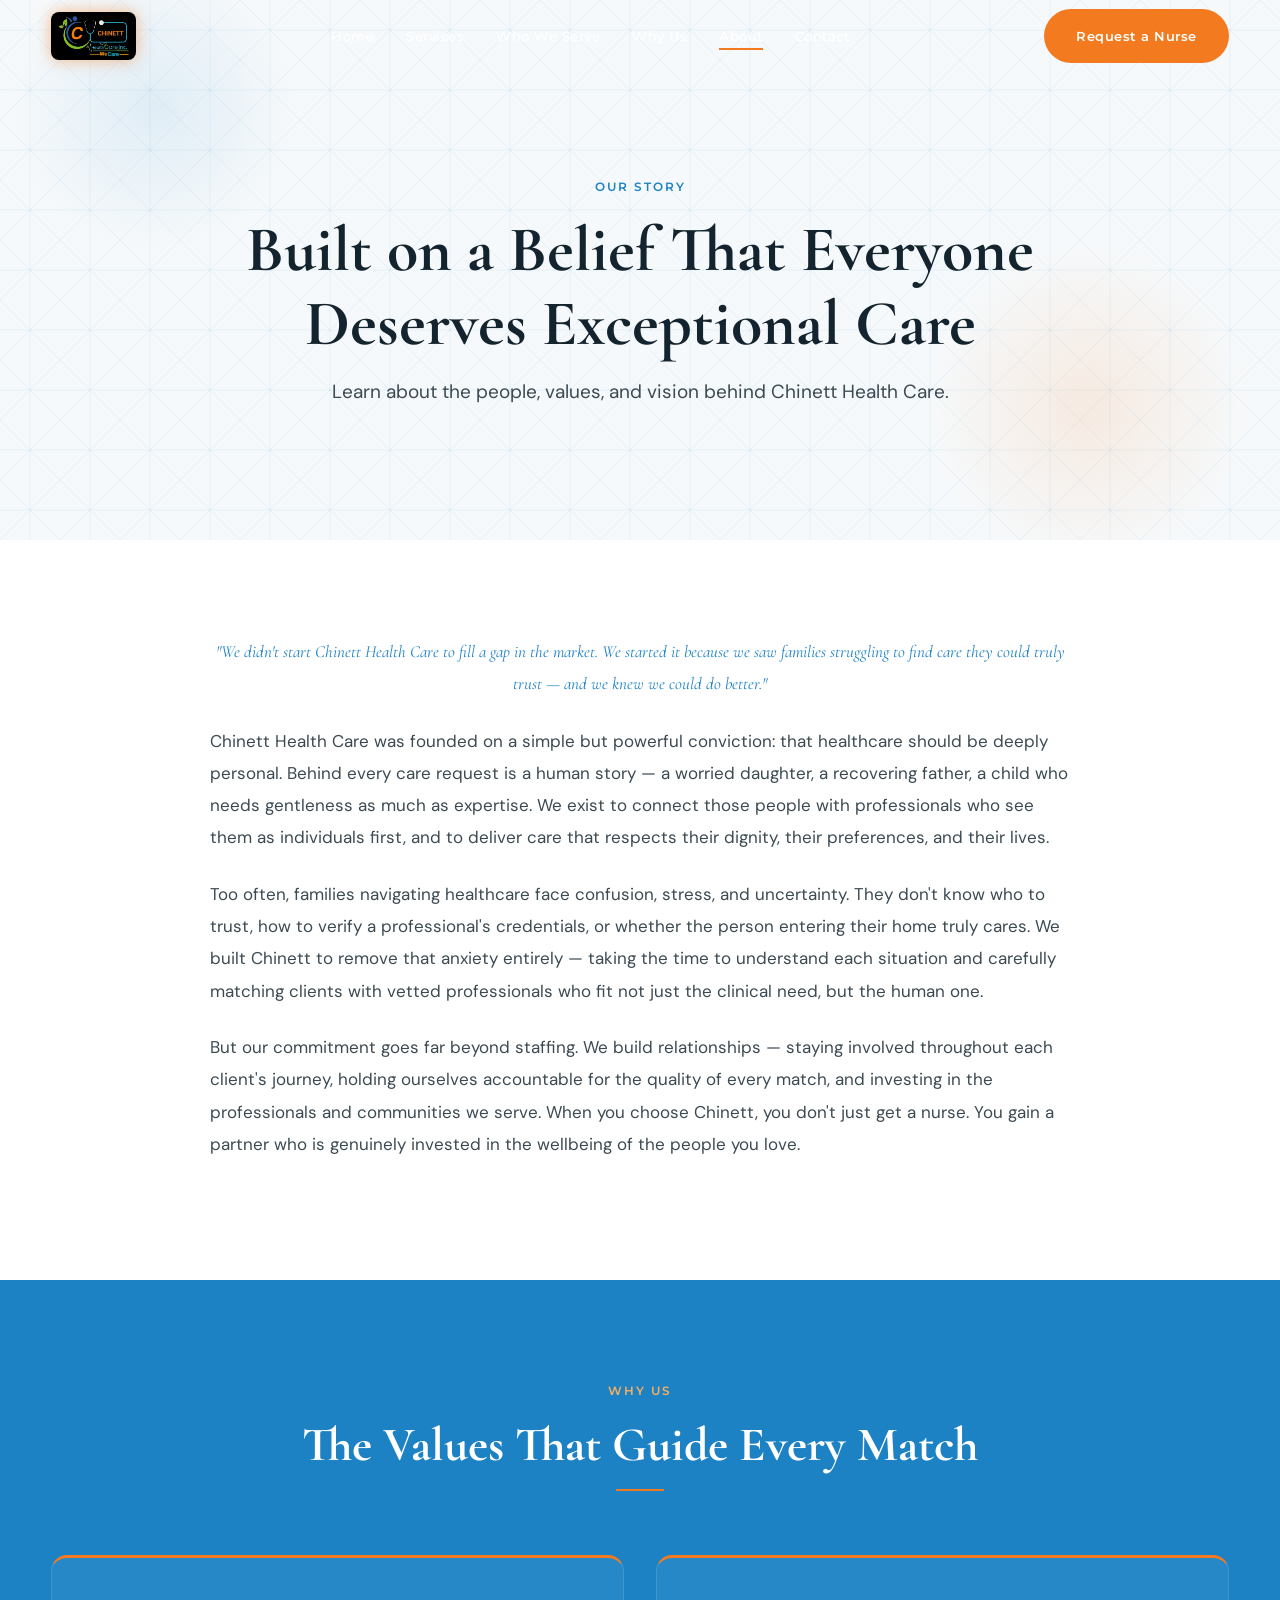
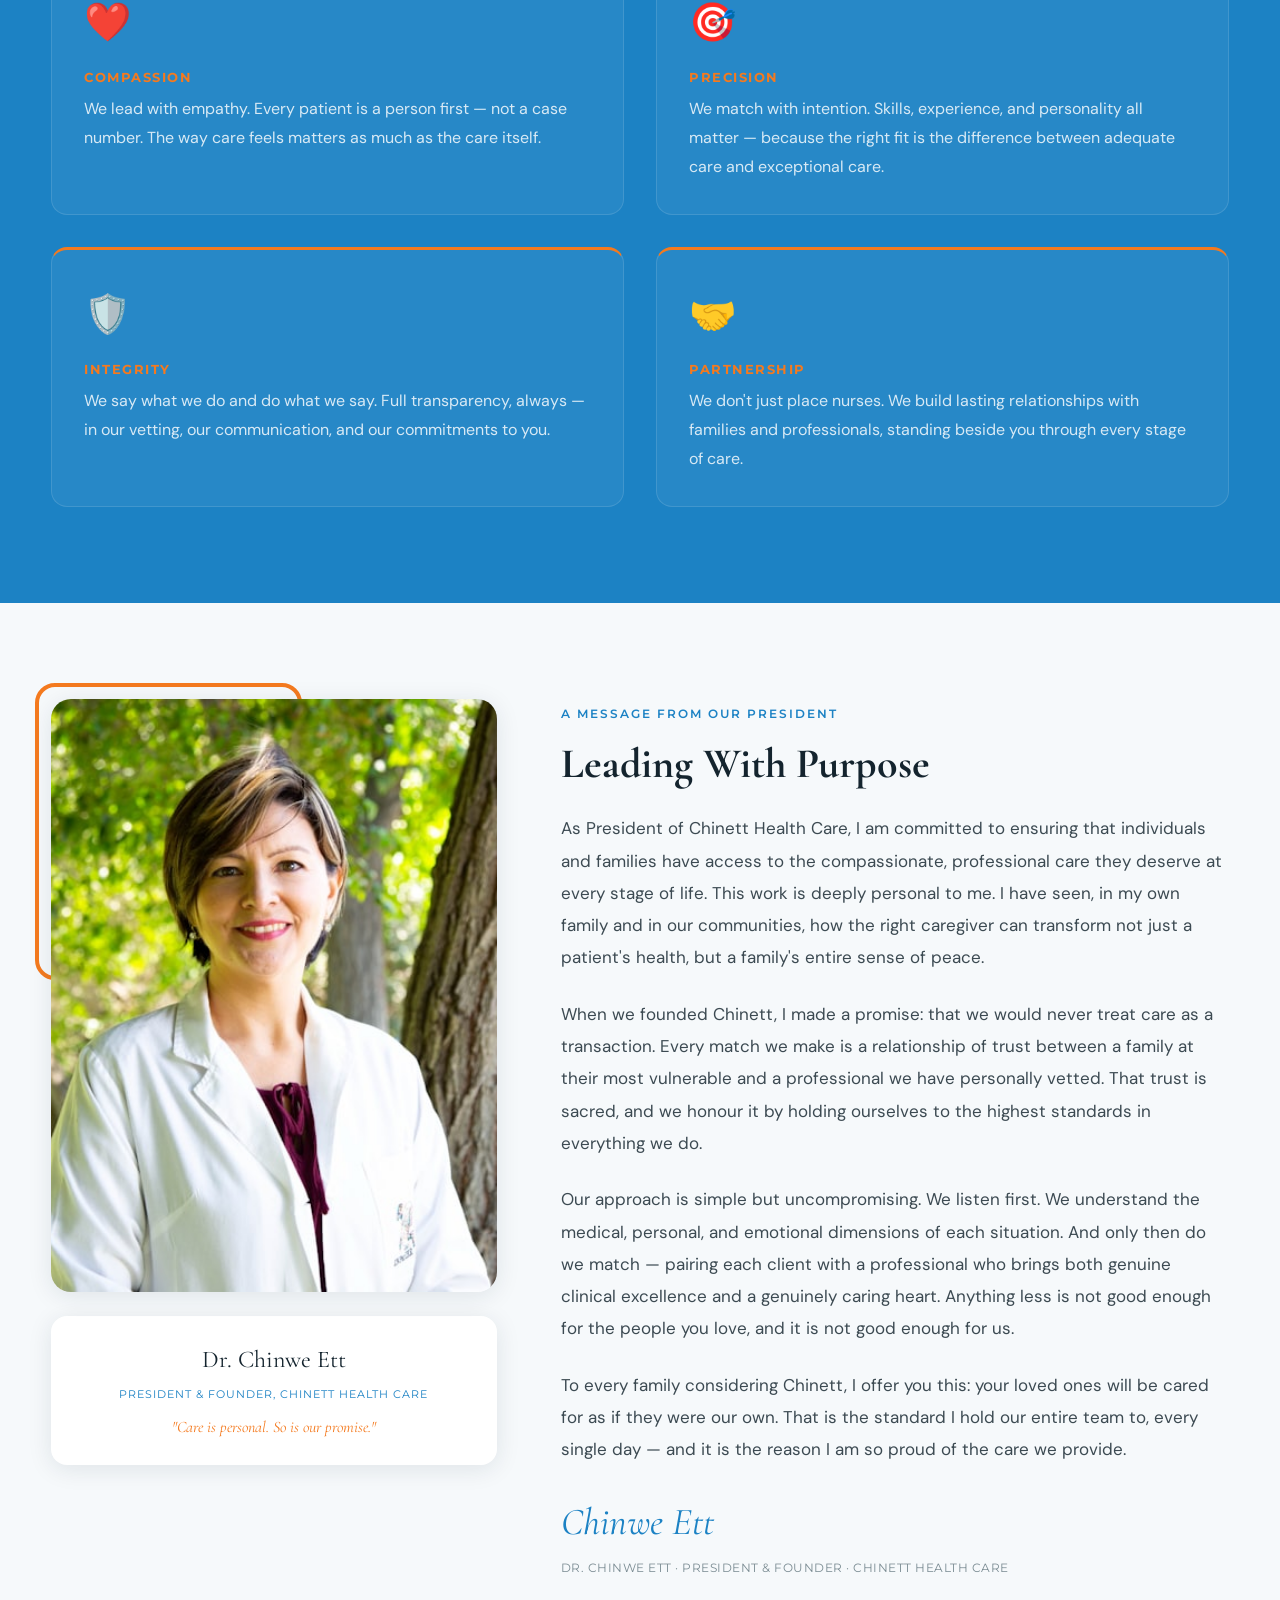
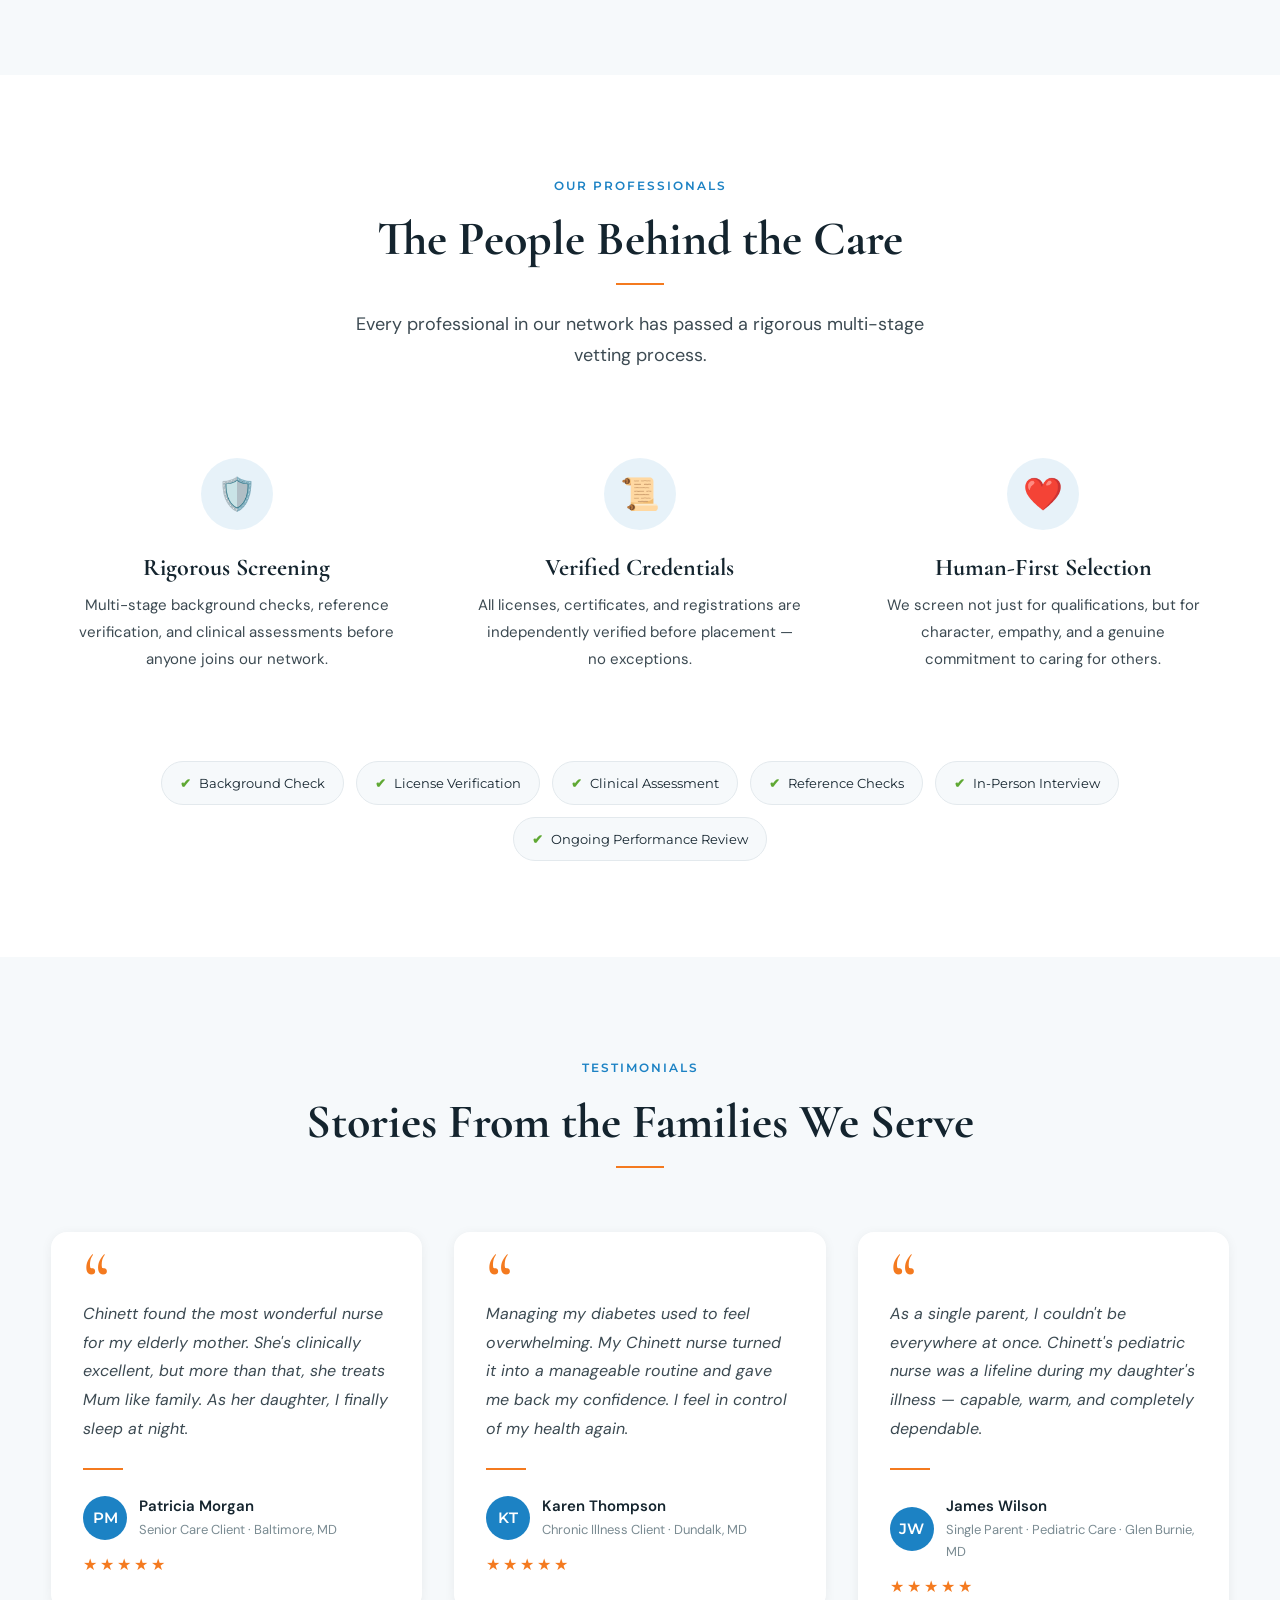
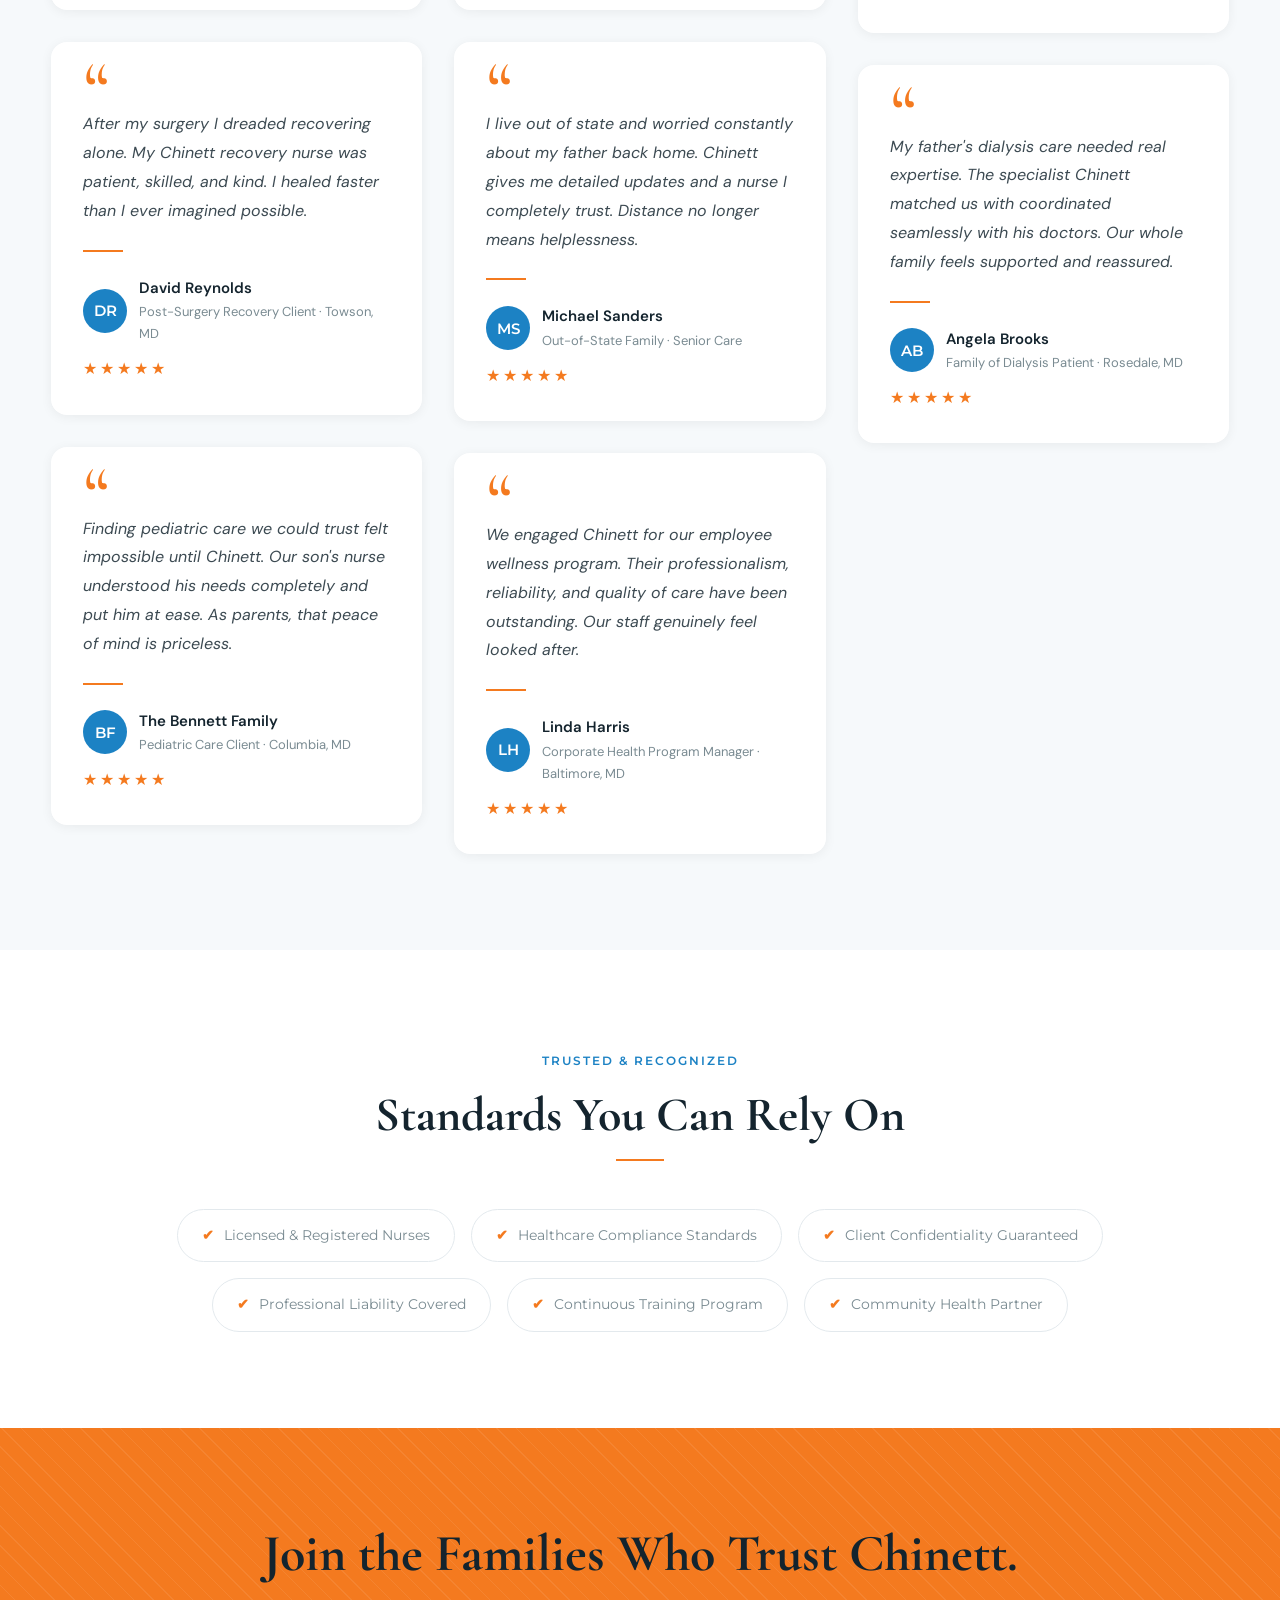
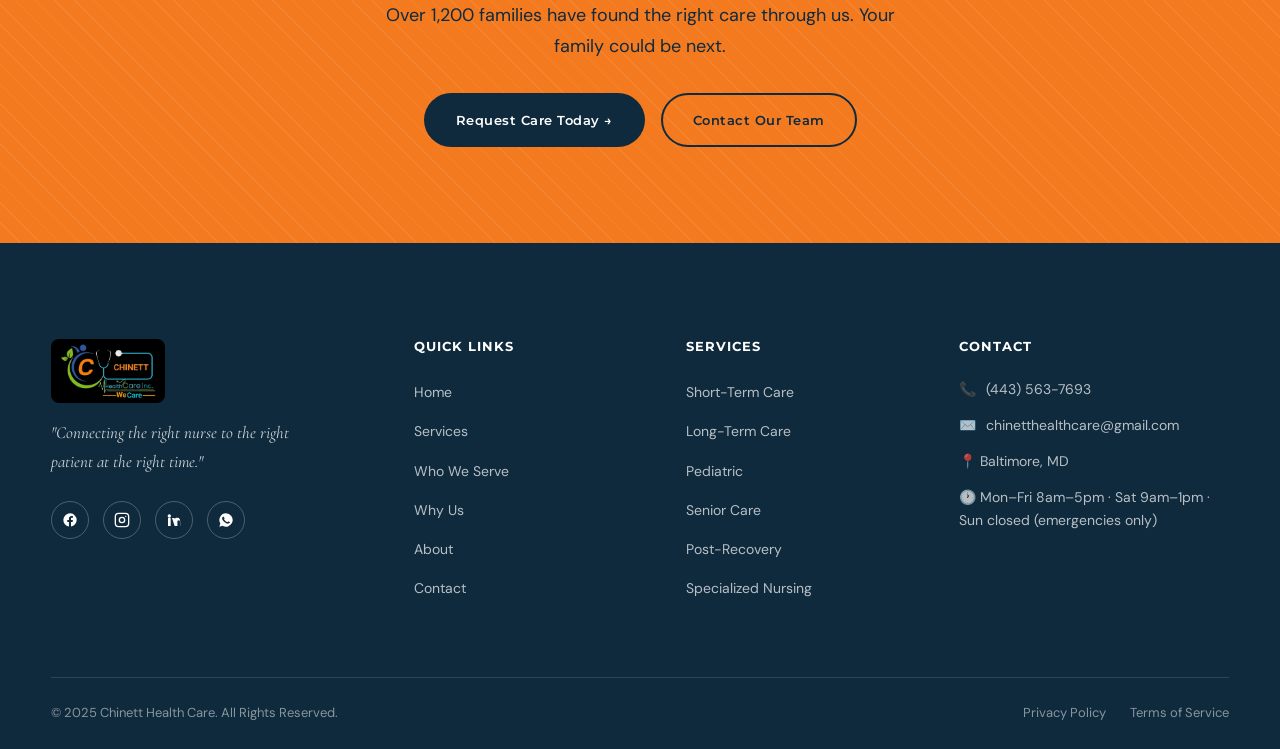
==== about.html @ bf2a4105 "Spin logo in 3D; add sick-to-healthy animation to CTA banner - Logo now does a continuous 3D turn li" ====
<!DOCTYPE html>
<html lang="en">
<head>
  <meta charset="UTF-8" />
  <meta name="viewport" content="width=device-width, initial-scale=1.0" />
  <title>About — Chinett Health Care</title>
  <meta name="description" content="The people, values and vision behind Chinett Health Care — built on a belief that everyone deserves exceptional, compassionate care." />

  <link rel="preconnect" href="https://fonts.googleapis.com" />
  <link rel="preconnect" href="https://fonts.gstatic.com" crossorigin />
  <link href="https://fonts.googleapis.com/css2?family=Cormorant+Garamond:ital,wght@0,400;0,600;0,700;1,400;1,600&family=DM+Sans:wght@300;400;500;700&family=Montserrat:wght@500;600;700&display=swap" rel="stylesheet" />
  <link href="https://unpkg.com/aos@2.3.1/dist/aos.css" rel="stylesheet" />
  <link rel="icon" href="favicon.svg" type="image/svg+xml" />
  <link rel="stylesheet" href="styles.css" />
</head>
<body>

  <!-- ============ NAVBAR ============ -->
  <nav class="navbar">
    <div class="container">
      <a href="index.html" class="logo" aria-label="Chinett HealthCare Inc. — Home">
        <span class="logo-spin">
          <img src="chinett-logo.jpeg" alt="Chinett HealthCare Inc." />
          <img src="chinett-logo.jpeg" alt="" aria-hidden="true" class="logo-back" />
        </span>
      </a>
      <ul class="nav-links">
        <li><a href="index.html">Home</a></li>
        <li><a href="services.html">Services</a></li>
        <li><a href="services.html#who-we-serve">Who We Serve</a></li>
        <li><a href="about.html#why-us">Why Us</a></li>
        <li><a href="about.html" class="active">About</a></li>
        <li><a href="contact.html">Contact</a></li>
      </ul>
      <div class="nav-cta">
        <a href="contact.html#request-form" class="btn btn-primary">Request a Nurse</a>
      </div>
      <button class="hamburger" aria-label="Toggle menu"><span></span><span></span><span></span></button>
    </div>
  </nav>

  <div class="mobile-nav">
    <a href="index.html">Home</a>
    <a href="services.html">Services</a>
    <a href="services.html#who-we-serve">Who We Serve</a>
    <a href="about.html#why-us">Why Us</a>
    <a href="about.html">About</a>
    <a href="contact.html">Contact</a>
    <a href="contact.html#request-form" class="btn btn-primary">Request a Nurse</a>
  </div>

  <!-- ============ PAGE HERO ============ -->
  <header class="page-hero light">
    <div class="page-hero-bg"></div>
    <div class="page-hero-overlay"></div>
    <div class="container" data-aos="fade-up">
      <span class="section-label">Our Story</span>
      <h1>Built on a Belief That Everyone Deserves Exceptional Care</h1>
      <p>Learn about the people, values, and vision behind Chinett Health Care.</p>
    </div>
  </header>

  <!-- ============ ORIGIN STORY ============ -->
  <section class="section origin">
    <div class="container">
      <p class="origin-statement" data-aos="fade-up">"We didn't start Chinett Health Care to fill a gap in the market. We started it because we saw families struggling to find care they could truly trust — and we knew we could do better."</p>

      <p data-aos="fade-up">Chinett Health Care was founded on a simple but powerful conviction: that healthcare should be deeply personal. Behind every care request is a human story — a worried daughter, a recovering father, a child who needs gentleness as much as expertise. We exist to connect those people with professionals who see them as individuals first, and to deliver care that respects their dignity, their preferences, and their lives.</p>

      <p data-aos="fade-up">Too often, families navigating healthcare face confusion, stress, and uncertainty. They don't know who to trust, how to verify a professional's credentials, or whether the person entering their home truly cares. We built Chinett to remove that anxiety entirely — taking the time to understand each situation and carefully matching clients with vetted professionals who fit not just the clinical need, but the human one.</p>

      <p data-aos="fade-up">But our commitment goes far beyond staffing. We build relationships — staying involved throughout each client's journey, holding ourselves accountable for the quality of every match, and investing in the professionals and communities we serve. When you choose Chinett, you don't just get a nurse. You gain a partner who is genuinely invested in the wellbeing of the people you love.</p>
    </div>
  </section>

  <!-- ============ VALUES ============ -->
  <section class="section values" id="why-us">
    <div class="container text-center">
      <span class="section-label" data-aos="fade-up">Why Us</span>
      <h2 class="section-title" data-aos="fade-up">The Values That Guide Every Match</h2>
      <hr class="divider-gold" />

      <div class="values-grid" style="text-align:left;">
        <div class="value-card" data-aos="fade-up">
          <div class="v-icon">❤️</div>
          <h3>Compassion</h3>
          <p>We lead with empathy. Every patient is a person first — not a case number. The way care feels matters as much as the care itself.</p>
        </div>
        <div class="value-card" data-aos="fade-up" data-aos-delay="60">
          <div class="v-icon">🎯</div>
          <h3>Precision</h3>
          <p>We match with intention. Skills, experience, and personality all matter — because the right fit is the difference between adequate care and exceptional care.</p>
        </div>
        <div class="value-card" data-aos="fade-up" data-aos-delay="120">
          <div class="v-icon">🛡️</div>
          <h3>Integrity</h3>
          <p>We say what we do and do what we say. Full transparency, always — in our vetting, our communication, and our commitments to you.</p>
        </div>
        <div class="value-card" data-aos="fade-up" data-aos-delay="180">
          <div class="v-icon">🤝</div>
          <h3>Partnership</h3>
          <p>We don't just place nurses. We build lasting relationships with families and professionals, standing beside you through every stage of care.</p>
        </div>
      </div>
    </div>
  </section>

  <!-- ============ LEADERSHIP ============ -->
  <section class="section leadership">
    <div class="container">
      <div class="leader-col" data-aos="fade-up">
        <div class="leader-img-wrap">
          <img src="assets/images/president.jpg" alt="President of Chinett Health Care" />
        </div>
        <div class="leader-badge">
          <div class="ln">Dr. Chinwe Ett</div>
          <div class="lt">President &amp; Founder, Chinett Health Care</div>
          <div class="lq">"Care is personal. So is our promise."</div>
        </div>
      </div>

      <div class="leader-content" data-aos="fade-up" data-aos-delay="120">
        <span class="section-label">A Message From Our President</span>
        <h2>Leading With Purpose</h2>
        <p>As President of Chinett Health Care, I am committed to ensuring that individuals and families have access to the compassionate, professional care they deserve at every stage of life. This work is deeply personal to me. I have seen, in my own family and in our communities, how the right caregiver can transform not just a patient's health, but a family's entire sense of peace.</p>
        <p>When we founded Chinett, I made a promise: that we would never treat care as a transaction. Every match we make is a relationship of trust between a family at their most vulnerable and a professional we have personally vetted. That trust is sacred, and we honour it by holding ourselves to the highest standards in everything we do.</p>
        <p>Our approach is simple but uncompromising. We listen first. We understand the medical, personal, and emotional dimensions of each situation. And only then do we match — pairing each client with a professional who brings both genuine clinical excellence and a genuinely caring heart. Anything less is not good enough for the people you love, and it is not good enough for us.</p>
        <p>To every family considering Chinett, I offer you this: your loved ones will be cared for as if they were our own. That is the standard I hold our entire team to, every single day — and it is the reason I am so proud of the care we provide.</p>
        <div class="signature">Chinwe Ett</div>
        <div class="signature-cred">Dr. Chinwe Ett · President &amp; Founder · Chinett Health Care</div>
      </div>
    </div>
  </section>

  <!-- ============ OUR PROFESSIONALS ============ -->
  <section class="section professionals">
    <div class="container text-center">
      <span class="section-label" data-aos="fade-up">Our Professionals</span>
      <h2 class="section-title" data-aos="fade-up">The People Behind the Care</h2>
      <hr class="divider-gold" />
      <p class="section-subtitle" data-aos="fade-up">Every professional in our network has passed a rigorous multi-stage vetting process.</p>

      <div class="prof-grid">
        <div class="prof-col" data-aos="fade-up">
          <div class="p-icon">🛡️</div>
          <h3>Rigorous Screening</h3>
          <p>Multi-stage background checks, reference verification, and clinical assessments before anyone joins our network.</p>
        </div>
        <div class="prof-col" data-aos="fade-up" data-aos-delay="60">
          <div class="p-icon">📜</div>
          <h3>Verified Credentials</h3>
          <p>All licenses, certificates, and registrations are independently verified before placement — no exceptions.</p>
        </div>
        <div class="prof-col" data-aos="fade-up" data-aos-delay="120">
          <div class="p-icon">❤️</div>
          <h3>Human-First Selection</h3>
          <p>We screen not just for qualifications, but for character, empathy, and a genuine commitment to caring for others.</p>
        </div>
      </div>

      <div class="vetting-row" data-aos="fade-up">
        <span class="vstep">Background Check</span>
        <span class="vstep">License Verification</span>
        <span class="vstep">Clinical Assessment</span>
        <span class="vstep">Reference Checks</span>
        <span class="vstep">In-Person Interview</span>
        <span class="vstep">Ongoing Performance Review</span>
      </div>
    </div>
  </section>

  <!-- ============ FULL TESTIMONIALS ============ -->
  <section class="section testimonials-full">
    <div class="container text-center">
      <span class="section-label" data-aos="fade-up">Testimonials</span>
      <h2 class="section-title" data-aos="fade-up">Stories From the Families We Serve</h2>
      <hr class="divider-gold" />

      <div class="tcards" style="text-align:left;">
        <div class="tcard" data-aos="fade-up">
          <span class="tq">&ldquo;</span>
          <p class="ttext">Chinett found the most wonderful nurse for my elderly mother. She's clinically excellent, but more than that, she treats Mum like family. As her daughter, I finally sleep at night.</p>
          <hr class="tdivider" />
          <div class="tmeta"><div class="tavatar">PM</div><div><div class="tname">Patricia Morgan</div><div class="ttype">Senior Care Client · Baltimore, MD</div></div></div>
          <div class="stars" style="color:var(--color-accent)">★★★★★</div>
        </div>

        <div class="tcard" data-aos="fade-up">
          <span class="tq">&ldquo;</span>
          <p class="ttext">After my surgery I dreaded recovering alone. My Chinett recovery nurse was patient, skilled, and kind. I healed faster than I ever imagined possible.</p>
          <hr class="tdivider" />
          <div class="tmeta"><div class="tavatar">DR</div><div><div class="tname">David Reynolds</div><div class="ttype">Post-Surgery Recovery Client · Towson, MD</div></div></div>
          <div class="stars" style="color:var(--color-accent)">★★★★★</div>
        </div>

        <div class="tcard" data-aos="fade-up">
          <span class="tq">&ldquo;</span>
          <p class="ttext">Finding pediatric care we could trust felt impossible until Chinett. Our son's nurse understood his needs completely and put him at ease. As parents, that peace of mind is priceless.</p>
          <hr class="tdivider" />
          <div class="tmeta"><div class="tavatar">BF</div><div><div class="tname">The Bennett Family</div><div class="ttype">Pediatric Care Client · Columbia, MD</div></div></div>
          <div class="stars" style="color:var(--color-accent)">★★★★★</div>
        </div>

        <div class="tcard" data-aos="fade-up">
          <span class="tq">&ldquo;</span>
          <p class="ttext">Managing my diabetes used to feel overwhelming. My Chinett nurse turned it into a manageable routine and gave me back my confidence. I feel in control of my health again.</p>
          <hr class="tdivider" />
          <div class="tmeta"><div class="tavatar">KT</div><div><div class="tname">Karen Thompson</div><div class="ttype">Chronic Illness Client · Dundalk, MD</div></div></div>
          <div class="stars" style="color:var(--color-accent)">★★★★★</div>
        </div>

        <div class="tcard" data-aos="fade-up">
          <span class="tq">&ldquo;</span>
          <p class="ttext">I live out of state and worried constantly about my father back home. Chinett gives me detailed updates and a nurse I completely trust. Distance no longer means helplessness.</p>
          <hr class="tdivider" />
          <div class="tmeta"><div class="tavatar">MS</div><div><div class="tname">Michael Sanders</div><div class="ttype">Out-of-State Family · Senior Care</div></div></div>
          <div class="stars" style="color:var(--color-accent)">★★★★★</div>
        </div>

        <div class="tcard" data-aos="fade-up">
          <span class="tq">&ldquo;</span>
          <p class="ttext">We engaged Chinett for our employee wellness program. Their professionalism, reliability, and quality of care have been outstanding. Our staff genuinely feel looked after.</p>
          <hr class="tdivider" />
          <div class="tmeta"><div class="tavatar">LH</div><div><div class="tname">Linda Harris</div><div class="ttype">Corporate Health Program Manager · Baltimore, MD</div></div></div>
          <div class="stars" style="color:var(--color-accent)">★★★★★</div>
        </div>

        <div class="tcard" data-aos="fade-up">
          <span class="tq">&ldquo;</span>
          <p class="ttext">As a single parent, I couldn't be everywhere at once. Chinett's pediatric nurse was a lifeline during my daughter's illness — capable, warm, and completely dependable.</p>
          <hr class="tdivider" />
          <div class="tmeta"><div class="tavatar">JW</div><div><div class="tname">James Wilson</div><div class="ttype">Single Parent · Pediatric Care · Glen Burnie, MD</div></div></div>
          <div class="stars" style="color:var(--color-accent)">★★★★★</div>
        </div>

        <div class="tcard" data-aos="fade-up">
          <span class="tq">&ldquo;</span>
          <p class="ttext">My father's dialysis care needed real expertise. The specialist Chinett matched us with coordinated seamlessly with his doctors. Our whole family feels supported and reassured.</p>
          <hr class="tdivider" />
          <div class="tmeta"><div class="tavatar">AB</div><div><div class="tname">Angela Brooks</div><div class="ttype">Family of Dialysis Patient · Rosedale, MD</div></div></div>
          <div class="stars" style="color:var(--color-accent)">★★★★★</div>
        </div>
      </div>
    </div>
  </section>

  <!-- ============ TRUST BADGES ============ -->
  <section class="section trust">
    <div class="container text-center">
      <span class="section-label" data-aos="fade-up">Trusted &amp; Recognized</span>
      <h2 class="section-title" data-aos="fade-up">Standards You Can Rely On</h2>
      <hr class="divider-gold" />

      <div class="trust-row">
        <span class="trust-badge" data-aos="fade-up">Licensed &amp; Registered Nurses</span>
        <span class="trust-badge" data-aos="fade-up">Healthcare Compliance Standards</span>
        <span class="trust-badge" data-aos="fade-up">Client Confidentiality Guaranteed</span>
        <span class="trust-badge" data-aos="fade-up">Professional Liability Covered</span>
        <span class="trust-badge" data-aos="fade-up">Continuous Training Program</span>
        <span class="trust-badge" data-aos="fade-up">Community Health Partner</span>
      </div>
    </div>
  </section>

  <!-- ============ CTA BANNER ============ -->
  <section class="cta-banner">
    <div class="container" data-aos="fade-up">
      <h2>Join the Families Who Trust Chinett.</h2>
      <p>Over 1,200 families have found the right care through us. Your family could be next.</p>
      <div class="btn-row">
        <a href="contact.html#request-form" class="btn btn-teal-fill">Request Care Today →</a>
        <a href="contact.html" class="btn btn-teal-outline">Contact Our Team</a>
      </div>
    </div>
  </section>

  <!-- ============ FOOTER ============ -->
  <footer class="footer">
    <div class="container">
      <div class="footer-grid">
        <div>
          <img class="footer-logo-img" src="chinett-logo.jpeg" alt="Chinett HealthCare Inc." />
          <p class="footer-tagline">"Connecting the right nurse to the right patient at the right time."</p>
          <div class="social">
            <a href="#" aria-label="Facebook"><svg viewBox="0 0 24 24" fill="currentColor"><path d="M22 12a10 10 0 1 0-11.6 9.9v-7H7.9V12h2.5V9.8c0-2.5 1.5-3.9 3.8-3.9 1.1 0 2.2.2 2.2.2v2.5h-1.3c-1.2 0-1.6.8-1.6 1.6V12h2.8l-.4 2.9h-2.4v7A10 10 0 0 0 22 12z"/></svg></a>
            <a href="#" aria-label="Instagram"><svg viewBox="0 0 24 24" fill="none" stroke="currentColor" stroke-width="2"><rect x="2" y="2" width="20" height="20" rx="5"/><circle cx="12" cy="12" r="4"/><circle cx="17.5" cy="6.5" r="1" fill="currentColor" stroke="none"/></svg></a>
            <a href="#" aria-label="LinkedIn"><svg viewBox="0 0 24 24" fill="currentColor"><path d="M4.98 3.5A2.5 2.5 0 1 0 5 8.5a2.5 2.5 0 0 0-.02-5zM3 9h4v12H3zM9 9h3.8v1.7h.1c.5-.9 1.8-1.9 3.7-1.9 4 0 4.7 2.6 4.7 6V21H21v-5.5c0-1.3 0-3-1.8-3s-2.1 1.4-2.1 2.9V21H13z"/></svg></a>
            <a href="#" aria-label="WhatsApp"><svg viewBox="0 0 24 24" fill="currentColor"><path d="M12 2a10 10 0 0 0-8.5 15.2L2 22l4.9-1.4A10 10 0 1 0 12 2zm5.3 14.2c-.2.6-1.3 1.2-1.8 1.2-.5.1-1 .1-1.7-.1-.4-.1-1-.3-1.6-.6-2.9-1.2-4.7-4.1-4.9-4.3-.1-.2-1.1-1.5-1.1-2.8 0-1.3.7-2 .9-2.2.2-.3.5-.3.7-.3h.5c.2 0 .4 0 .6.5l.8 1.9c.1.2.1.4 0 .5l-.4.6c-.2.2-.3.4-.1.7.2.3.9 1.4 1.9 2.3 1.3 1.1 2.3 1.4 2.6 1.6.3.1.5.1.6-.1l.7-.9c.2-.2.4-.2.6-.1l1.8.9c.3.1.4.2.5.3.1.2.1.7-.1 1.3z"/></svg></a>
          </div>
        </div>
        <div>
          <h4>Quick Links</h4>
          <ul>
            <li><a href="index.html">Home</a></li>
            <li><a href="services.html">Services</a></li>
            <li><a href="services.html#who-we-serve">Who We Serve</a></li>
            <li><a href="about.html#why-us">Why Us</a></li>
            <li><a href="about.html">About</a></li>
            <li><a href="contact.html">Contact</a></li>
          </ul>
        </div>
        <div>
          <h4>Services</h4>
          <ul>
            <li><a href="services.html#short-term">Short-Term Care</a></li>
            <li><a href="services.html#long-term">Long-Term Care</a></li>
            <li><a href="services.html#pediatric">Pediatric</a></li>
            <li><a href="services.html#senior">Senior Care</a></li>
            <li><a href="services.html#recovery">Post-Recovery</a></li>
            <li><a href="services.html#specialized">Specialized Nursing</a></li>
          </ul>
        </div>
        <div>
          <h4>Contact</h4>
          <ul class="footer-contact">
            <li>📞 <a href="tel:+14435637693">(443) 563-7693</a></li>
            <li>✉️ <a href="mailto:chinetthealthcare@gmail.com">chinetthealthcare@gmail.com</a></li>
            <li>📍 Baltimore, MD</li>
            <li>🕐 Mon–Fri 8am–5pm · Sat 9am–1pm · Sun closed (emergencies only)</li>
          </ul>
        </div>
      </div>
      <div class="footer-bottom">
        <span>© 2025 Chinett Health Care. All Rights Reserved.</span>
        <div class="footer-bottom-links">
          <a href="privacy.html">Privacy Policy</a>
          <a href="terms.html">Terms of Service</a>
        </div>
      </div>
    </div>
  </footer>

  <script src="https://unpkg.com/aos@2.3.1/dist/aos.js"></script>
  <script src="scripts.js"></script>
</body>
</html>
---- styles.css ----
/* ============================================================
   CHINETT HEALTH CARE — GLOBAL STYLESHEET
   Shared across index.html, services.html, about.html, contact.html
   ============================================================ */

/* ---------- 1. DESIGN TOKENS ---------- */
:root {
  /* Brand palette — Chinett HealthCare Inc. logo colors */
  --color-primary:       #1C82C4;   /* Brand Blue — main structural */
  --color-primary-light: #2E97D8;   /* Soft Blue — hover states */
  --color-primary-dark:  #0F2A3D;   /* Deep Navy — footer, bold dark sections */
  --color-accent:        #F47A1F;   /* Brand Orange — CTAs, highlights */
  --color-accent-light:  #FBAE5E;   /* Light Orange — hover, backgrounds */
  --color-accent-dark:   #DD6A11;   /* Darker Orange — CTA hover fill */
  --color-green:         #6FB13C;   /* Brand Green — supporting */
  --color-teal:          #14A3A3;   /* Brand Teal — supporting (stethoscope) */
  --color-bg-ivory:      #F6F9FB;   /* Cool Light — section backgrounds */
  --color-bg-white:      #FFFFFF;   /* Pure White — cards */
  --color-text-dark:     #14242E;   /* Charcoal-Navy — headlines */
  --color-text-body:     #3C4A52;   /* Slate — body copy */
  --color-text-muted:    #7A8B92;   /* Muted Slate — labels, captions */
  --color-border:        #E3E9ED;   /* Soft border */
  --color-success:       #5FA833;   /* Confirmation green */

  /* Typography */
  --font-display: 'Cormorant Garamond', serif;
  --font-body:    'DM Sans', sans-serif;
  --font-label:   'Montserrat', sans-serif;

  /* Spacing scale (8px base) */
  --sp-1: 8px;  --sp-2: 16px; --sp-3: 24px; --sp-4: 32px;
  --sp-5: 48px; --sp-6: 64px; --sp-7: 96px; --sp-8: 128px;

  /* Radius */
  --r-card: 16px; --r-btn: 50px; --r-input: 10px; --r-badge: 6px;

  /* Shadows */
  --shadow-soft:  0 4px 24px rgba(15,42,61,0.10);
  --shadow-hover: 0 12px 40px rgba(15,42,61,0.18);
  --shadow-card:  0 2px 12px rgba(0,0,0,0.06);

  --nav-h: 72px;
}

/* ---------- 2. RESET / BASE ---------- */
*, *::before, *::after { box-sizing: border-box; margin: 0; padding: 0; }

html { scroll-behavior: smooth; scroll-padding-top: var(--nav-h); }

body {
  font-family: var(--font-body);
  color: var(--color-text-body);
  background: var(--color-bg-white);
  line-height: 1.7;
  -webkit-font-smoothing: antialiased;
  overflow-x: hidden;
}

img { max-width: 100%; display: block; }
a { text-decoration: none; color: inherit; }
ul { list-style: none; }

h1, h2, h3, h4 { font-family: var(--font-display); color: var(--color-text-dark); line-height: 1.15; font-weight: 700; }

.container { width: min(1200px, 92%); margin-inline: auto; }

/* ---------- 3. SHARED COMPONENTS ---------- */
.section { padding: var(--sp-7) 0; }

.section-label {
  font-family: var(--font-label);
  font-size: 12px;
  font-weight: 600;
  letter-spacing: 2px;
  text-transform: uppercase;
  color: var(--color-primary);
  display: inline-block;
  margin-bottom: var(--sp-2);
}

.section-title {
  font-family: var(--font-display);
  font-size: clamp(32px, 5vw, 48px);
  font-weight: 700;
  color: var(--color-text-dark);
}

.section-subtitle {
  font-family: var(--font-body);
  font-size: 18px;
  color: var(--color-text-body);
  max-width: 600px;
  margin: var(--sp-2) auto 0;
}

.text-center { text-align: center; }

.divider-gold {
  width: 48px; height: 2px;
  background: var(--color-accent);
  border: none;
  margin: var(--sp-2) auto var(--sp-3);
}

/* Buttons */
.btn {
  display: inline-flex; align-items: center; justify-content: center; gap: 8px;
  font-family: var(--font-label);
  font-size: 13px; font-weight: 600; letter-spacing: 0.5px;
  padding: 14px 30px;
  border-radius: var(--r-btn);
  cursor: pointer;
  border: 2px solid transparent;
  transition: all 0.3s ease-in-out;
  white-space: nowrap;
}

.btn-primary { background: var(--color-accent); color: #fff; }
.btn-primary:hover { background: var(--color-accent-dark); transform: translateY(-3px); box-shadow: var(--shadow-hover); }

/* gold-filled variant (used on dark hero) */
.btn-gold { background: var(--color-accent); color: var(--color-text-dark); }
.btn-gold:hover { background: var(--color-accent-light); transform: translateY(-3px); box-shadow: var(--shadow-hover); }

.btn-secondary { background: transparent; color: var(--color-accent); border-color: var(--color-accent); }
.btn-secondary:hover { background: var(--color-accent); color: var(--color-text-dark); transform: translateY(-3px); }

.btn-ghost { background: transparent; color: #fff; border-color: rgba(255,255,255,0.7); }
.btn-ghost:hover { background: #fff; color: var(--color-primary-dark); transform: translateY(-3px); }

/* dark buttons used on gold banner */
.btn-teal-fill { background: var(--color-primary-dark); color: #fff; }
.btn-teal-fill:hover { background: var(--color-primary); transform: translateY(-3px); box-shadow: var(--shadow-hover); }
.btn-teal-outline { background: transparent; color: var(--color-primary-dark); border-color: var(--color-primary-dark); }
.btn-teal-outline:hover { background: var(--color-primary-dark); color: #fff; transform: translateY(-3px); }

/* Generic card */
.card {
  background: var(--color-bg-white);
  border-radius: var(--r-card);
  box-shadow: var(--shadow-card);
  transition: transform 0.3s ease-in-out, box-shadow 0.3s ease-in-out;
}
.card:hover { transform: translateY(-6px); box-shadow: var(--shadow-hover); }

/* ============================================================
   4. NAVBAR
   ============================================================ */
.navbar {
  position: fixed; top: 0; left: 0; width: 100%;
  height: var(--nav-h);
  display: flex; align-items: center;
  z-index: 1000;
  transition: background 0.3s ease, box-shadow 0.3s ease, height 0.3s ease;
  background: transparent;
}
.navbar.scrolled { background: #fff; box-shadow: var(--shadow-soft); }

.navbar .container { display: flex; align-items: center; justify-content: space-between; }

/* Logo — continuous 3D turn (double-sided so it's never mirrored) */
.logo { display: flex; align-items: center; gap: 8px; perspective: 800px; }
.logo-spin {
  position: relative; height: 48px;
  transform-style: preserve-3d;
  animation: logoSpin 6.5s linear infinite;
}
.logo-spin img {
  height: 48px; width: auto; display: block; border-radius: 8px; background: #000;
  backface-visibility: hidden;
  filter: drop-shadow(0 0 8px rgba(244,122,31,0.5));
}
.logo-spin .logo-back { position: absolute; inset: 0; transform: rotateY(180deg); }
@keyframes logoSpin { from { transform: rotateY(0deg); } to { transform: rotateY(360deg); } }

.footer-logo-img {
  height: 64px; width: auto; display: block; border-radius: 8px; background: #000;
  margin-bottom: var(--sp-1);
  animation: logoFloat 6s ease-in-out infinite;
}
@keyframes logoFloat {
  0%, 100% { transform: perspective(600px) translateY(0) rotateY(0deg); filter: drop-shadow(0 0 0 rgba(20,163,163,0)); }
  50%      { transform: perspective(600px) translateY(-3px) rotateY(16deg); filter: drop-shadow(0 0 10px rgba(244,122,31,0.55)); }
}
.logo svg { width: 22px; height: 22px; color: var(--color-teal); flex-shrink: 0; }
.logo-text { font-family: var(--font-display); font-size: 24px; font-weight: 700; color: var(--color-accent); }
.logo-text span { font-family: var(--font-body); font-weight: 300; font-size: 18px; color: var(--color-text-dark); }
/* On transparent navbar, logo text is white */
.navbar:not(.scrolled) .logo-text { color: #fff; }
.navbar:not(.scrolled) .logo-text span { color: rgba(255,255,255,0.85); }

/* Nav links */
.nav-links { display: flex; gap: var(--sp-4); }
.nav-links a {
  font-family: var(--font-label);
  font-size: 13px; letter-spacing: 0.5px; font-weight: 500;
  color: var(--color-text-dark);
  position: relative;
  padding: 6px 0;
  transition: color 0.3s;
}
.navbar:not(.scrolled) .nav-links a { color: rgba(255,255,255,0.92); }

.nav-links a::after {
  content: ''; position: absolute; left: 0; bottom: 0;
  width: 0; height: 2px; background: var(--color-primary);
  transition: width 0.3s ease;
}
.nav-links a:hover::after { width: 100%; }
.navbar:not(.scrolled) .nav-links a:hover::after { background: var(--color-accent); }

.nav-links a.active { color: var(--color-primary); }
.navbar:not(.scrolled) .nav-links a.active { color: #fff; }
.nav-links a.active::after { width: 100%; background: var(--color-accent); }

.nav-cta { display: flex; align-items: center; }

/* Hamburger */
.hamburger {
  display: none; flex-direction: column; gap: 5px;
  background: none; border: none; cursor: pointer; padding: 6px; z-index: 1100;
}
.hamburger span {
  width: 26px; height: 2px; background: var(--color-text-dark);
  transition: all 0.3s ease; border-radius: 2px;
}
.navbar:not(.scrolled) .hamburger span { background: #fff; }
.hamburger.open span:nth-child(1) { transform: translateY(7px) rotate(45deg); background: var(--color-primary); }
.hamburger.open span:nth-child(2) { opacity: 0; }
.hamburger.open span:nth-child(3) { transform: translateY(-7px) rotate(-45deg); background: var(--color-primary); }

/* Light hero (homepage): dark nav text on the transparent (unscrolled) navbar */
.hero-light .navbar:not(.scrolled) .nav-links a { color: var(--color-text-dark); }
.hero-light .navbar:not(.scrolled) .nav-links a.active { color: var(--color-primary); }
.hero-light .navbar:not(.scrolled) .nav-links a:hover::after { background: var(--color-accent); }
.hero-light .navbar:not(.scrolled) .hamburger span { background: var(--color-text-dark); }

/* Mobile overlay */
.mobile-nav {
  position: fixed; inset: 0; background: var(--color-bg-ivory);
  display: flex; flex-direction: column; align-items: center; justify-content: center;
  gap: var(--sp-4);
  transform: translateX(100%); transition: transform 0.4s ease;
  z-index: 1050;
}
.mobile-nav.open { transform: translateX(0); }
.mobile-nav a {
  font-family: var(--font-display); font-size: 32px; color: var(--color-text-dark);
  opacity: 0; transform: translateY(20px);
}
.mobile-nav.open a { animation: fadeUpStagger 0.5s forwards; }
.mobile-nav.open a:nth-child(1){animation-delay:.1s}
.mobile-nav.open a:nth-child(2){animation-delay:.18s}
.mobile-nav.open a:nth-child(3){animation-delay:.26s}
.mobile-nav.open a:nth-child(4){animation-delay:.34s}
.mobile-nav.open a:nth-child(5){animation-delay:.42s}
.mobile-nav.open a:nth-child(6){animation-delay:.5s}
.mobile-nav .btn { margin-top: var(--sp-3); font-size: 14px; opacity: 1; transform: none; }
@keyframes fadeUpStagger { to { opacity: 1; transform: translateY(0); } }

/* ============================================================
   5. HERO
   ============================================================ */
.hero {
  position: relative; min-height: 100vh;
  display: flex; align-items: center;
  overflow: hidden;
  color: var(--color-text-dark);
  background: radial-gradient(circle at 58% 46%, #e4e2dc 0%, #ceccc5 55%, #bbb9b1 100%);
}
/* Fiery 3D wire-sphere holding the logo, in the right column */
.hero-orb {
  position: relative; width: min(100%, 480px); margin: 0 auto;
}
/* canvas is square (buffer set in JS); height:auto keeps it square and gives
   the container a real height — no reliance on CSS aspect-ratio in a grid cell */
.hero-orb canvas { display: block; width: 100%; height: auto; }
.hero-orb-logo {
  position: absolute; top: 50%; left: 50%; transform: translate(-50%, -50%);
  width: 58%; border-radius: 10px; background: #000; z-index: 2;
  box-shadow: 0 12px 40px rgba(0,0,0,0.55);
  animation: breathe 4.5s ease-in-out infinite;
}
@media (prefers-reduced-motion: reduce) { .hero-orb-logo { animation: none; } }

.hero .container { display: grid; grid-template-columns: 1.2fr 0.8fr; gap: var(--sp-6); align-items: center; padding-top: var(--nav-h); }
.hero-content { max-width: 680px; }

.hero-badge {
  display: inline-flex; align-items: center; gap: 8px;
  font-family: var(--font-label); font-size: 11px; font-weight: 600;
  letter-spacing: 2px; text-transform: uppercase; color: var(--color-accent);
  margin-bottom: var(--sp-3);
}
.hero-badge svg { width: 14px; height: 14px; }

.hero h1 {
  font-size: clamp(44px, 6vw, 72px);
  color: var(--color-text-dark); line-height: 1.1; margin-bottom: var(--sp-3);
}
.hero h1 em { font-style: italic; color: var(--color-accent); }

.hero-sub {
  font-size: 20px; color: var(--color-text-body); line-height: 1.7;
  max-width: 520px; margin-bottom: var(--sp-4);
}

.hero-ctas { display: flex; gap: var(--sp-2); flex-wrap: wrap; margin-bottom: var(--sp-4); }

.hero-trust { display: flex; flex-wrap: wrap; gap: var(--sp-4); }
.hero-trust span { font-size: 13px; color: var(--color-text-body); display: inline-flex; align-items: center; gap: 6px; }
.hero-trust span::before { content: '✔'; color: var(--color-accent); font-weight: 700; }

/* Quick request card */
.quick-card {
  background: #fff; border-radius: var(--r-card); padding: var(--sp-4);
  box-shadow: 0 20px 50px rgba(15,42,61,0.35);
  color: var(--color-text-body);
}
.quick-card h3 { font-family: var(--font-display); font-size: 26px; color: var(--color-primary); margin-bottom: 4px; }
.quick-card p { font-size: 13px; color: var(--color-text-muted); margin-bottom: var(--sp-3); }
.quick-card label { font-family: var(--font-label); font-size: 11px; text-transform: uppercase; letter-spacing: 0.5px; color: var(--color-text-muted); display: block; margin-bottom: 6px; }
.quick-card input, .quick-card select {
  width: 100%; padding: 12px 14px; margin-bottom: var(--sp-2);
  border: 1px solid var(--color-border); border-radius: var(--r-input);
  font-family: var(--font-body); font-size: 14px; color: var(--color-text-dark);
  background: var(--color-bg-white);
}
.quick-card input:focus, .quick-card select:focus { outline: none; border-color: var(--color-primary-light); box-shadow: 0 0 0 3px rgba(28,130,196,0.15); }
.quick-card .btn { width: 100%; margin-top: 4px; }

/* Hero brand logo (replaces quick-request card) */
.hero-logo { display: flex; justify-content: center; align-items: center; }
.hero-logo img {
  max-width: 480px; width: 100%; border-radius: 18px; background: #000;
  box-shadow: 0 24px 60px rgba(15,42,61,0.45);
  animation: breathe 4.5s ease-in-out infinite;
  will-change: transform;
}
@keyframes breathe {
  0%, 100% { transform: scale(1); box-shadow: 0 22px 55px rgba(15,42,61,0.45); }
  50%      { transform: scale(1.05); box-shadow: 0 34px 80px rgba(20,163,163,0.45); }
}
@media (prefers-reduced-motion: reduce) {
  .hero-logo img { animation: none; }
}

/* Scroll indicator */
.scroll-indicator {
  position: absolute; bottom: 24px; left: 50%; transform: translateX(-50%);
  color: var(--color-primary-dark); cursor: pointer; z-index: 2;
  animation: bounce 2s infinite;
}
.scroll-indicator svg { width: 30px; height: 30px; }
@keyframes bounce { 0%,100%{transform:translate(-50%,0)} 50%{transform:translate(-50%,10px)} }

/* ============================================================
   6. STATS BAR
   ============================================================ */
.stats { background: var(--color-primary); padding: var(--sp-6) 0; }
.stats-grid { display: grid; grid-template-columns: repeat(4, 1fr); }
.stat { text-align: center; padding: 0 var(--sp-3); position: relative; }
.stat:not(:last-child)::after {
  content: ''; position: absolute; right: 0; top: 50%; transform: translateY(-50%);
  width: 1px; height: 60px; background: rgba(244,122,31,0.55);
}
.stat-num { font-family: var(--font-display); font-size: clamp(44px, 6vw, 64px); font-weight: 700; color: #fff; line-height: 1; }
.stat-label { font-family: var(--font-body); font-size: 15px; color: rgba(255,255,255,0.72); max-width: 130px; margin: 12px auto 0; }

/* ============================================================
   7. MISSION
   ============================================================ */
.mission { background: var(--color-bg-ivory); }
.mission .container { display: grid; grid-template-columns: 1fr 1fr; gap: var(--sp-6); align-items: center; }
.mission-quote {
  font-family: var(--font-display); font-style: italic; font-size: clamp(28px, 4vw, 40px);
  color: var(--color-primary); line-height: 1.3;
  border-left: 4px solid var(--color-accent); padding-left: var(--sp-4);
  margin-bottom: var(--sp-4);
}
.mission-body { font-size: 17px; line-height: 1.9; margin-bottom: var(--sp-3); }
.text-link { color: var(--color-primary); font-weight: 600; font-family: var(--font-label); font-size: 14px; border-bottom: 2px solid transparent; transition: border-color 0.3s; }
.text-link:hover { border-color: var(--color-primary); }
.text-link::after { content: ' →'; }

.mission-img { position: relative; }
.mission-img img { border-radius: 20px; width: 100%; height: 100%; object-fit: cover; aspect-ratio: 4/4; }
.mission-img::after {
  content: ''; position: absolute; right: -16px; bottom: -16px;
  width: 70%; height: 60%; border: 4px solid var(--color-accent);
  border-radius: 20px; z-index: -1;
}

/* ============================================================
   8. SERVICES
   ============================================================ */
.services { background: #fff; }
.services-grid {
  display: grid; grid-template-columns: repeat(3, 1fr); gap: var(--sp-4);
  margin-top: var(--sp-6);
}
.service-card {
  background: #fff; border-radius: var(--r-card); overflow: hidden;
  box-shadow: var(--shadow-card); border-top: 3px solid transparent;
  transition: transform 0.3s ease, box-shadow 0.3s ease, border-color 0.3s ease;
}
.service-card:hover { transform: translateY(-6px); box-shadow: var(--shadow-hover); border-top-color: var(--color-accent); }
.service-card-img { width: 100%; height: 190px; object-fit: cover; display: block; }
.service-card-body { padding: var(--sp-4); }
.service-icon {
  width: 56px; height: 56px; border-radius: 50%;
  background: rgba(28,130,196,0.10); color: var(--color-primary);
  display: flex; align-items: center; justify-content: center;
  font-size: 26px; margin: -52px auto var(--sp-3); position: relative; z-index: 1;
  border: 3px solid #fff; box-shadow: var(--shadow-card);
}
.service-card h3 { font-family: var(--font-body); font-size: 19px; font-weight: 700; color: var(--color-text-dark); margin-bottom: 10px; }
.service-card p { font-size: 15px; color: var(--color-text-body); margin-bottom: var(--sp-2); }

/* ============================================================
   9. WHO WE SERVE
   ============================================================ */
.audience { background: linear-gradient(180deg, var(--color-bg-ivory) 0%, #fff 100%); }
.audience-grid { display: grid; grid-template-columns: repeat(3, 1fr); gap: var(--sp-4); margin-top: var(--sp-6); }
.audience-card { background: #fff; border-radius: var(--r-card); overflow: hidden; box-shadow: var(--shadow-card); transition: transform 0.3s ease, box-shadow 0.3s ease; }
.audience-card:hover { transform: translateY(-6px); box-shadow: var(--shadow-hover); }
.audience-card img { width: 100%; height: 220px; object-fit: cover; }
.audience-bar { height: 6px; }
.audience-bar.teal { background: var(--color-primary); }
.audience-bar.gold { background: var(--color-accent); }
.audience-bar.green { background: var(--color-success); }
.audience-body { padding: var(--sp-3) var(--sp-4) var(--sp-4); }
.audience-body h3 { font-family: var(--font-label); font-size: 14px; letter-spacing: 1px; text-transform: uppercase; color: var(--color-primary); margin-bottom: 10px; }
.audience-body p { font-size: 15px; margin-bottom: var(--sp-2); }

/* ============================================================
   10. TESTIMONIAL
   ============================================================ */
.testimonial { background: var(--color-primary-dark); color: #fff; text-align: center; }
.testimonial .container { max-width: 860px; }
.quote-mark { font-family: var(--font-display); font-size: 120px; line-height: 0.5; color: var(--color-accent); height: 60px; display: block; }
.testimonial-slide { display: none; }
.testimonial-slide.active { display: block; animation: fadeIn 0.6s ease; }
@keyframes fadeIn { from { opacity: 0; } to { opacity: 1; } }
.testimonial-text { font-family: var(--font-display); font-size: clamp(24px, 3.5vw, 32px); font-style: italic; line-height: 1.5; color: #fff; margin-bottom: var(--sp-3); }
.testimonial-author { font-family: var(--font-label); font-size: 14px; letter-spacing: 1px; color: var(--color-accent-light); text-transform: uppercase; margin-bottom: 12px; }
.stars { color: var(--color-accent); font-size: 20px; letter-spacing: 4px; }
.testimonial-dots { display: flex; gap: 10px; justify-content: center; margin-top: var(--sp-4); }
.dot { width: 10px; height: 10px; border-radius: 50%; background: rgba(255,255,255,0.3); border: none; cursor: pointer; transition: background 0.3s, transform 0.3s; }
.dot.active { background: var(--color-accent); transform: scale(1.2); }

/* ============================================================
   11. CTA BANNER
   ============================================================ */
.cta-banner {
  position: relative; overflow: hidden;
  background-color: var(--color-accent);
  background-image: repeating-linear-gradient(45deg, rgba(255,255,255,0.08) 0, rgba(255,255,255,0.08) 1px, transparent 1px, transparent 14px);
  text-align: center; padding: var(--sp-7) 0;
}
.cta-banner h2 { font-size: clamp(36px, 5vw, 52px); color: var(--color-text-dark); margin-bottom: var(--sp-2); }
.cta-banner p { font-size: 18px; color: var(--color-primary-dark); max-width: 560px; margin: 0 auto var(--sp-4); }
.cta-banner .btn-row { display: flex; gap: var(--sp-2); justify-content: center; flex-wrap: wrap; }

/* CTA "sick -> healthy" side images */
.cta-side {
  position: absolute; top: 50%;
  width: clamp(150px, 15vw, 230px); aspect-ratio: 3 / 4; object-fit: cover;
  border-radius: 16px; border: 4px solid rgba(255,255,255,0.9);
  box-shadow: 0 18px 45px rgba(0,0,0,0.28); z-index: 1;
}
.cta-left  { left: 3%;  filter: saturate(0.72) brightness(0.95); animation: ctaFloatL 6s ease-in-out infinite; }
.cta-right { right: 3%; filter: saturate(1.12) brightness(1.05); animation: ctaFloatR 6.6s ease-in-out infinite; }
@keyframes ctaFloatL {
  0%, 100% { transform: translateY(-50%) rotate(-4deg); }
  50%      { transform: translateY(-58%) rotate(-4deg); }
}
@keyframes ctaFloatR {
  0%, 100% { transform: translateY(-50%) rotate(4deg); }
  50%      { transform: translateY(-43%) rotate(4deg); }
}

/* ============================================================
   12. FOOTER
   ============================================================ */
.footer { background: var(--color-primary-dark); color: rgba(255,255,255,0.7); padding: var(--sp-7) 0 0; }
.footer-grid { display: grid; grid-template-columns: 1.4fr 1fr 1fr 1.2fr; gap: var(--sp-5); padding-bottom: var(--sp-6); }
.footer .logo-text { color: #fff; }
.footer .logo-text span { color: rgba(255,255,255,0.8); }
.footer-tagline { font-family: var(--font-display); font-style: italic; font-size: 17px; color: rgba(255,255,255,0.8); margin: var(--sp-2) 0 var(--sp-3); max-width: 280px; }
.footer h4 { font-family: var(--font-label); font-size: 13px; letter-spacing: 1px; text-transform: uppercase; color: #fff; margin-bottom: var(--sp-3); }
.footer ul li { margin-bottom: 12px; }
.footer ul li a, .footer-contact li { font-size: 14px; color: rgba(255,255,255,0.7); transition: color 0.3s; }
.footer ul li a:hover { color: var(--color-accent); }
.footer-contact li { margin-bottom: 12px; display: flex; gap: 10px; align-items: flex-start; }
.social { display: flex; gap: 14px; margin-top: var(--sp-2); }
.social a { width: 38px; height: 38px; border-radius: 50%; border: 1px solid rgba(255,255,255,0.25); display: flex; align-items: center; justify-content: center; color: #fff; transition: all 0.3s; }
.social a:hover { background: var(--color-accent); border-color: var(--color-accent); color: var(--color-primary-dark); transform: translateY(-3px); }
.social svg { width: 16px; height: 16px; }
.footer-bottom { border-top: 1px solid rgba(255,255,255,0.12); padding: var(--sp-3) 0; display: flex; justify-content: space-between; flex-wrap: wrap; gap: 12px; }
.footer-bottom, .footer-bottom a { font-size: 13px; color: rgba(255,255,255,0.5); }
.footer-bottom a:hover { color: var(--color-accent); }
.footer-bottom-links { display: flex; gap: var(--sp-3); }

/* ============================================================
   14. PAGE HERO (sub-pages: services / about / contact)
   ============================================================ */
.page-hero {
  position: relative; min-height: 60vh;
  display: flex; align-items: center; justify-content: center; text-align: center;
  color: #fff; overflow: hidden;
}
.page-hero-bg {
  position: absolute; inset: 0; z-index: -2;
  background: var(--color-primary-dark) url('https://images.unsplash.com/photo-1631815588090-d4bfec5b1ccb?auto=format&fit=crop&w=1920&q=80') center/cover no-repeat;
}
.page-hero-overlay {
  position: absolute; inset: 0; z-index: -1;
  background: linear-gradient(135deg, rgba(15,42,61,0.93) 0%, rgba(28,130,196,0.80) 100%),
              repeating-linear-gradient(45deg, rgba(255,255,255,0.03) 0, rgba(255,255,255,0.03) 1px, transparent 1px, transparent 16px);
}
.page-hero .container { padding-top: var(--nav-h); max-width: 800px; }
.breadcrumb { font-family: var(--font-label); font-size: 12px; letter-spacing: 1px; text-transform: uppercase; color: var(--color-accent-light); margin-bottom: var(--sp-2); }
.breadcrumb a { color: rgba(255,255,255,0.8); transition: color 0.3s; }
.breadcrumb a:hover { color: var(--color-accent); }
.breadcrumb span { margin: 0 8px; opacity: 0.6; }
.page-hero h1 { font-size: clamp(40px, 6vw, 64px); color: #fff; margin-bottom: var(--sp-2); }
.page-hero p { font-size: 19px; color: rgba(255,255,255,0.85); max-width: 620px; margin: 0 auto var(--sp-4); }
.page-hero .btn-row { display: flex; gap: var(--sp-2); justify-content: center; flex-wrap: wrap; }

/* ============================================================
   15. SERVICE DEEP-DIVE ROWS
   ============================================================ */
.service-row { padding: var(--sp-7) 0; }
.service-row:nth-child(even) { background: var(--color-bg-ivory); }
.service-row:nth-child(odd) { background: #fff; }
.service-row .container { display: grid; grid-template-columns: 1fr 1fr; gap: var(--sp-6); align-items: center; }
.service-row:nth-child(even) .service-row-text { order: 2; }
.service-row:nth-child(even) .service-row-img { order: 1; }

.service-num { font-family: var(--font-display); font-size: 96px; font-weight: 700; line-height: 0.8; color: rgba(244,122,31,0.16); margin-bottom: -10px; }
.service-row-title { display: flex; align-items: center; gap: 14px; margin-bottom: var(--sp-3); }
.service-row-title .ic { font-size: 38px; }
.service-row-title h2 { font-family: var(--font-display); font-size: clamp(30px, 4vw, 40px); color: var(--color-text-dark); }
.service-row-text p.lead { font-size: 16px; line-height: 1.9; margin-bottom: var(--sp-3); }

.ideal-block { margin-bottom: var(--sp-3); }
.ideal-block h4 { font-family: var(--font-label); font-size: 12px; letter-spacing: 1px; text-transform: uppercase; color: var(--color-primary); margin-bottom: 12px; }
.ideal-list li { font-size: 15px; padding-left: 22px; position: relative; margin-bottom: 8px; }
.ideal-list li::before { content: '•'; color: var(--color-accent); font-size: 20px; position: absolute; left: 4px; top: -2px; }

.included-grid { display: grid; grid-template-columns: 1fr 1fr; gap: 10px 20px; margin-bottom: var(--sp-4); }
.included-grid li { font-size: 14px; padding-left: 26px; position: relative; color: var(--color-text-body); }
.included-grid li::before { content: '✔'; color: var(--color-success); font-weight: 700; position: absolute; left: 0; }

.service-row-img img { width: 100%; border-radius: 20px; box-shadow: var(--shadow-soft); aspect-ratio: 4/3; object-fit: cover; }

/* ============================================================
   16. WHO WE SERVE — FULL BLOCKS
   ============================================================ */
.audience-full { background: var(--color-bg-ivory); }
.audience-block { padding: var(--sp-6) 0; }
.audience-block .container { display: grid; grid-template-columns: 1fr 1fr; gap: var(--sp-6); align-items: center; }
.audience-block:nth-child(even) .ab-text { order: 2; }
.audience-block:nth-child(even) .ab-img { order: 1; }
.ab-img img { width: 100%; border-radius: 20px; box-shadow: var(--shadow-soft); aspect-ratio: 1/1; object-fit: cover; }
.ab-text h2 { font-family: var(--font-display); font-size: clamp(28px, 4vw, 38px); margin-bottom: var(--sp-2); }
.ab-text p { font-size: 16px; line-height: 1.9; margin-bottom: var(--sp-3); }
.ab-scenarios { display: flex; flex-wrap: wrap; gap: 10px; margin-bottom: var(--sp-3); }
.ab-scenarios span { font-family: var(--font-label); font-size: 12px; background: #fff; border: 1px solid var(--color-border); color: var(--color-primary); padding: 8px 14px; border-radius: var(--r-btn); }

/* ============================================================
   17. HOW IT WORKS — TIMELINE
   ============================================================ */
.process { background: #fff; }
.timeline { display: grid; grid-template-columns: repeat(4, 1fr); gap: var(--sp-3); margin-top: var(--sp-6); position: relative; }
.timeline::before {
  content: ''; position: absolute; top: 32px; left: 12%; right: 12%; height: 2px;
  background-image: linear-gradient(to right, var(--color-accent) 50%, transparent 50%);
  background-size: 14px 2px; background-repeat: repeat-x; z-index: 0;
}
.step { text-align: center; position: relative; z-index: 1; }
.step-badge {
  width: 64px; height: 64px; border-radius: 50%; background: var(--color-accent);
  color: var(--color-primary-dark); font-family: var(--font-display); font-size: 24px; font-weight: 700;
  display: flex; align-items: center; justify-content: center; margin: 0 auto var(--sp-2);
  box-shadow: 0 4px 16px rgba(244,122,31,0.45); border: 4px solid #fff;
}
.step-icon { font-size: 28px; margin-bottom: 10px; }
.step h3 { font-family: var(--font-display); font-size: 22px; margin-bottom: 8px; }
.step p { font-size: 14px; line-height: 1.7; margin-bottom: 10px; }
.step-time { font-family: var(--font-label); font-size: 11px; text-transform: uppercase; letter-spacing: 0.5px; color: var(--color-primary); background: rgba(28,130,196,0.09); padding: 5px 12px; border-radius: var(--r-btn); display: inline-block; }

.process-cta {
  margin: var(--sp-6) auto 0; max-width: 560px; text-align: center;
  background: #fff; border: 2px solid var(--color-primary); border-radius: var(--r-card);
  padding: var(--sp-5); box-shadow: var(--shadow-soft);
}
.process-cta h3 { font-family: var(--font-display); font-size: 30px; color: var(--color-primary); margin-bottom: var(--sp-3); }

/* ============================================================
   18. FAQ ACCORDION
   ============================================================ */
.faq { background: var(--color-bg-ivory); }
.faq-list { max-width: 800px; margin: var(--sp-6) auto 0; }
.faq-item { background: #fff; border-radius: 12px; margin-bottom: 14px; box-shadow: var(--shadow-card); overflow: hidden; }
.faq-q {
  width: 100%; text-align: left; background: none; border: none; cursor: pointer;
  padding: var(--sp-3) var(--sp-4); font-family: var(--font-body); font-size: 17px; font-weight: 500;
  color: var(--color-text-dark); display: flex; justify-content: space-between; align-items: center; gap: 16px;
}
.faq-q .faq-icon { font-size: 22px; color: var(--color-accent); transition: transform 0.3s; flex-shrink: 0; }
.faq-item.open .faq-q .faq-icon { transform: rotate(45deg); }
.faq-a { max-height: 0; overflow: hidden; transition: max-height 0.35s ease; }
.faq-a p { padding: 0 var(--sp-4) var(--sp-3); font-size: 16px; line-height: 1.8; color: var(--color-text-body); }

/* ============================================================
   19. PAGE HERO — LIGHT VARIANT (about)
   ============================================================ */
.page-hero.light { color: var(--color-text-dark); }
.page-hero.light .page-hero-bg {
  background: var(--color-bg-ivory);
}
.page-hero.light .page-hero-overlay {
  background:
    radial-gradient(circle at 12% 20%, rgba(28,130,196,0.10) 0, transparent 12%),
    radial-gradient(circle at 85% 75%, rgba(244,122,31,0.12) 0, transparent 14%),
    url("data:image/svg+xml,%3Csvg width='60' height='60' viewBox='0 0 60 60' xmlns='http://www.w3.org/2000/svg'%3E%3Cg fill='none' stroke='%231C82C4' stroke-opacity='0.07' stroke-width='1'%3E%3Cpath d='M30 0v60M0 30h60M0 0l60 60M60 0L0 60'/%3E%3C/g%3E%3C/svg%3E");
}
.page-hero.light h1 { color: var(--color-text-dark); }
.page-hero.light p { color: var(--color-text-body); }
.page-hero.light .section-label { color: var(--color-primary); }

/* ============================================================
   20. ORIGIN STORY
   ============================================================ */
.origin { background: #fff; }
.origin .container { max-width: 860px; }
.origin-statement {
  font-family: var(--font-display); font-style: italic; font-size: clamp(26px, 4vw, 36px);
  color: var(--color-primary); line-height: 1.4; text-align: center;
  margin-bottom: var(--sp-5);
}
.origin p { font-size: 17px; line-height: 1.9; margin-bottom: var(--sp-3); }

/* ============================================================
   21. VALUES (teal)
   ============================================================ */
.values { background: var(--color-primary); }
.values .section-title, .values .section-label, .values .section-subtitle { color: #fff; }
.values .section-label { color: var(--color-accent-light); }
.values-grid { display: grid; grid-template-columns: 1fr 1fr; gap: var(--sp-4); margin-top: var(--sp-6); }
.value-card {
  background: rgba(255,255,255,0.05); border: 1px solid rgba(255,255,255,0.12);
  border-top: 3px solid var(--color-accent);
  border-radius: var(--r-card); padding: var(--sp-4);
  transition: transform 0.3s ease, background 0.3s ease;
}
.value-card:hover { transform: translateY(-6px); background: rgba(255,255,255,0.09); }
.value-card .v-icon { font-size: 38px; margin-bottom: var(--sp-2); }
.value-card h3 { font-family: var(--font-label); font-size: 13px; letter-spacing: 1.5px; text-transform: uppercase; color: var(--color-accent); margin-bottom: 10px; }
.value-card p { font-size: 16px; color: rgba(255,255,255,0.82); line-height: 1.8; }

/* ============================================================
   22. LEADERSHIP / PRESIDENT
   ============================================================ */
.leadership { background: var(--color-bg-ivory); }
.leadership .container { display: grid; grid-template-columns: 0.8fr 1.2fr; gap: var(--sp-6); align-items: start; }
.leader-img-wrap { position: relative; }
.leader-img-wrap img { width: 100%; border-radius: 20px; aspect-ratio: 3/4; object-fit: cover; box-shadow: var(--shadow-soft); }
.leader-img-wrap::after {
  content: ''; position: absolute; left: -16px; top: -16px;
  width: 60%; height: 50%; border: 4px solid var(--color-accent); border-radius: 20px; z-index: -1;
}
.leader-badge {
  background: #fff; border-radius: var(--r-card); box-shadow: var(--shadow-soft);
  padding: var(--sp-3); margin-top: var(--sp-3); text-align: center;
}
.leader-badge .ln { font-family: var(--font-display); font-size: 24px; color: var(--color-text-dark); }
.leader-badge .lt { font-family: var(--font-label); font-size: 11px; letter-spacing: 1px; text-transform: uppercase; color: var(--color-primary); margin: 4px 0 10px; }
.leader-badge .lq { font-family: var(--font-display); font-style: italic; font-size: 16px; color: var(--color-accent); }
.leader-content h2 { font-size: clamp(30px, 4vw, 42px); margin-bottom: var(--sp-3); }
.leader-content p { font-size: 17px; line-height: 1.9; margin-bottom: var(--sp-3); }
.signature { font-family: 'Cormorant Garamond', cursive; font-style: italic; font-size: 38px; color: var(--color-primary); margin: var(--sp-3) 0 4px; }
.signature-cred { font-family: var(--font-label); font-size: 12px; letter-spacing: 0.5px; color: var(--color-text-muted); text-transform: uppercase; }

/* ============================================================
   23. OUR PROFESSIONALS
   ============================================================ */
.professionals { background: #fff; }
.prof-grid { display: grid; grid-template-columns: repeat(3, 1fr); gap: var(--sp-4); margin-top: var(--sp-6); }
.prof-col { text-align: center; padding: var(--sp-3); }
.prof-col .p-icon {
  width: 72px; height: 72px; margin: 0 auto var(--sp-3); border-radius: 50%;
  background: rgba(28,130,196,0.10); color: var(--color-primary);
  display: flex; align-items: center; justify-content: center; font-size: 32px;
}
.prof-col h3 { font-family: var(--font-display); font-size: 24px; margin-bottom: 10px; }
.prof-col p { font-size: 15px; line-height: 1.8; }
.vetting-row { display: flex; flex-wrap: wrap; gap: 12px; justify-content: center; margin-top: var(--sp-6); }
.vetting-row .vstep {
  font-family: var(--font-label); font-size: 13px; color: var(--color-text-dark);
  background: var(--color-bg-ivory); border: 1px solid var(--color-border);
  padding: 10px 18px; border-radius: var(--r-btn); display: inline-flex; align-items: center; gap: 8px;
}
.vetting-row .vstep::before { content: '✔'; color: var(--color-success); font-weight: 700; }

/* ============================================================
   24. FULL TESTIMONIALS (masonry)
   ============================================================ */
.testimonials-full { background: var(--color-bg-ivory); }
.tcards { columns: 3; column-gap: var(--sp-4); margin-top: var(--sp-6); }
.tcard {
  background: #fff; border-radius: var(--r-card); box-shadow: var(--shadow-card);
  padding: var(--sp-4); margin-bottom: var(--sp-4); break-inside: avoid;
  transition: transform 0.3s ease, box-shadow 0.3s ease;
}
.tcard:hover { transform: translateY(-6px); box-shadow: var(--shadow-hover); }
.tcard .tq { font-family: var(--font-display); font-size: 80px; line-height: 0.4; color: var(--color-accent); height: 36px; display: block; }
.tcard .ttext { font-size: 16px; line-height: 1.8; font-style: italic; color: var(--color-text-body); margin-bottom: var(--sp-3); }
.tcard .tdivider { width: 40px; height: 2px; background: var(--color-accent); border: none; margin-bottom: var(--sp-3); }
.tcard .tmeta { display: flex; align-items: center; gap: 12px; margin-bottom: 10px; }
.tcard .tavatar { width: 44px; height: 44px; border-radius: 50%; background: var(--color-primary); color: #fff; display: flex; align-items: center; justify-content: center; font-family: var(--font-label); font-weight: 600; font-size: 15px; flex-shrink: 0; }
.tcard .tname { font-family: var(--font-body); font-weight: 600; color: var(--color-text-dark); font-size: 15px; }
.tcard .ttype { font-size: 13px; color: var(--color-text-muted); }
.tcard .stars { font-size: 16px; letter-spacing: 3px; }

/* ============================================================
   25. TRUST BADGES
   ============================================================ */
.trust { background: #fff; }
.trust-row { display: flex; flex-wrap: wrap; gap: var(--sp-2); justify-content: center; margin-top: var(--sp-5); }
.trust-badge {
  font-family: var(--font-label); font-size: 14px; color: var(--color-text-muted);
  border: 1px solid var(--color-border); border-radius: var(--r-btn);
  padding: 14px 24px; display: inline-flex; align-items: center; gap: 10px;
  transition: all 0.3s ease; background: #fff;
}
.trust-badge::before { content: '✔'; color: var(--color-accent); font-weight: 700; }
.trust-badge:hover { border-color: var(--color-primary); color: var(--color-primary); transform: translateY(-4px); box-shadow: var(--shadow-soft); }

/* ============================================================
   26. CONTACT — TRUST STRIP IN HERO
   ============================================================ */
.hero-trust-strip { display: flex; gap: var(--sp-4); justify-content: center; flex-wrap: wrap; margin-top: var(--sp-2); }
.hero-trust-strip span { font-size: 14px; color: rgba(255,255,255,0.9); }

/* ============================================================
   27. CONTACT SPLIT
   ============================================================ */
.contact-split { background: #fff; }
.contact-split .container { display: grid; grid-template-columns: 1.5fr 1fr; gap: var(--sp-5); align-items: start; }

/* Form card */
.form-card { background: #fff; border-radius: var(--r-card); box-shadow: var(--shadow-soft); padding: var(--sp-5); border: 1px solid var(--color-border); }
.form-card h2 { font-family: var(--font-display); font-size: 32px; margin-bottom: 6px; }
.form-card .form-sub { font-size: 15px; color: var(--color-text-muted); margin-bottom: var(--sp-4); }

.form-grid { display: grid; grid-template-columns: 1fr 1fr; gap: var(--sp-2) var(--sp-3); }
.form-field { display: flex; flex-direction: column; margin-bottom: var(--sp-2); }
.form-field.full { grid-column: 1 / -1; }
.form-field label { font-family: var(--font-label); font-size: 12px; letter-spacing: 0.5px; text-transform: uppercase; color: var(--color-text-muted); margin-bottom: 6px; }
.form-field input, .form-field select, .form-field textarea {
  font-family: var(--font-body); font-size: 15px; color: var(--color-text-dark);
  padding: 12px 14px; border: 1px solid var(--color-border); border-radius: var(--r-input);
  background: var(--color-bg-white); transition: border-color 0.25s, box-shadow 0.25s; width: 100%;
}
.form-field textarea { resize: vertical; min-height: 110px; }
.form-field input:focus, .form-field select:focus, .form-field textarea:focus {
  outline: none; border-color: var(--color-primary-light); box-shadow: 0 0 0 3px rgba(28,130,196,0.15);
}
.form-field .err-msg { color: #C0392B; font-size: 12.5px; margin-top: 5px; display: none; }
.form-field.error input, .form-field.error select, .form-field.error textarea { border-color: #C0392B; }
.form-field.error .err-msg { display: block; }

.form-consent { grid-column: 1 / -1; display: flex; align-items: flex-start; gap: 10px; margin: var(--sp-2) 0 var(--sp-3); }
.form-consent input { width: 18px; height: 18px; margin-top: 3px; accent-color: var(--color-primary); flex-shrink: 0; }
.form-consent label { font-size: 14px; color: var(--color-text-body); text-transform: none; letter-spacing: 0; font-family: var(--font-body); }
.form-card .btn-submit { width: 100%; height: 56px; font-size: 16px; }

/* Success state */
.form-success { display: none; text-align: center; padding: var(--sp-5) var(--sp-3); animation: fadeIn 0.5s ease; }
.form-success.show { display: block; }
.form-success .check {
  width: 80px; height: 80px; border-radius: 50%; background: var(--color-success); color: #fff;
  font-size: 42px; display: flex; align-items: center; justify-content: center; margin: 0 auto var(--sp-3);
  animation: popIn 0.5s ease;
}
@keyframes popIn { 0%{transform:scale(0)} 60%{transform:scale(1.15)} 100%{transform:scale(1)} }
.form-success h2 { font-family: var(--font-display); font-size: 32px; color: var(--color-primary); margin-bottom: var(--sp-2); }
.form-success p { font-size: 16px; max-width: 420px; margin: 0 auto; }

/* Info panel */
.info-panel { background: var(--color-bg-ivory); border-radius: var(--r-card); padding: var(--sp-4); }
.info-panel .section-label { margin-bottom: 4px; }
.info-panel > h3 { font-family: var(--font-display); font-size: 26px; margin-bottom: var(--sp-3); }
.info-card { display: flex; gap: 14px; margin-bottom: var(--sp-3); align-items: flex-start; }
.info-card .ic { font-size: 22px; flex-shrink: 0; width: 28px; text-align: center; }
.info-card h4 { font-family: var(--font-label); font-size: 12px; letter-spacing: 1px; text-transform: uppercase; color: var(--color-primary); margin-bottom: 4px; }
.info-card p, .info-card a { font-size: 14.5px; color: var(--color-text-body); line-height: 1.6; }
.info-card a:hover { color: var(--color-primary); }
.info-card .wa-btn { display: inline-block; margin-top: 8px; font-size: 12px; padding: 8px 16px; }
.emergency-box { background: var(--color-primary); color: #fff; border-radius: 12px; padding: var(--sp-3); margin-top: var(--sp-3); }
.emergency-box h4 { font-family: var(--font-label); font-size: 14px; color: var(--color-accent-light); margin-bottom: 8px; letter-spacing: 0.5px; }
.emergency-box p { font-size: 14px; color: rgba(255,255,255,0.9); margin-bottom: 4px; }
.emergency-box .enum { font-family: var(--font-display); font-size: 26px; color: #fff; font-weight: 700; }
.emergency-box .enum a { color: #fff; }

/* ============================================================
   28. MAP
   ============================================================ */
.map-section { background: #fff; padding-bottom: var(--sp-7); }
.map-section .section-label { display: block; text-align: center; margin-bottom: var(--sp-3); }
.map-wrap { border-radius: var(--r-card); overflow: hidden; box-shadow: var(--shadow-soft); line-height: 0; }
.map-wrap iframe { width: 100%; height: 400px; border: 0; display: block; }

/* ============================================================
   29. ALTERNATIVE CONTACT CARDS
   ============================================================ */
.alt-contact { background: var(--color-bg-ivory); }
.alt-grid { display: grid; grid-template-columns: repeat(3, 1fr); gap: var(--sp-4); margin-top: var(--sp-6); }
.alt-card { background: #fff; border-radius: var(--r-card); box-shadow: var(--shadow-card); padding: var(--sp-4); text-align: center; transition: transform 0.3s ease, box-shadow 0.3s ease; }
.alt-card:hover { transform: translateY(-6px); box-shadow: var(--shadow-hover); }
.alt-card .a-icon { width: 64px; height: 64px; border-radius: 50%; background: rgba(28,130,196,0.10); color: var(--color-primary); display: flex; align-items: center; justify-content: center; font-size: 28px; margin: 0 auto var(--sp-3); }
.alt-card h3 { font-family: var(--font-display); font-size: 24px; margin-bottom: 10px; }
.alt-card p { font-size: 15px; margin-bottom: var(--sp-3); }

/* ============================================================
   30. FINAL REASSURANCE
   ============================================================ */
.reassurance { background: var(--color-primary-dark); color: #fff; text-align: center; }
.reassurance .container { max-width: 720px; }
.reassurance h2 { font-family: var(--font-display); font-style: italic; font-size: clamp(30px, 4.5vw, 46px); color: #fff; margin-bottom: var(--sp-3); }
.reassurance p { font-size: 18px; color: rgba(255,255,255,0.82); margin-bottom: var(--sp-4); }

/* ============================================================
   31. LEGAL / PROSE PAGES (privacy, terms)
   ============================================================ */
.legal { background: #fff; }
.legal .container { max-width: 820px; }
.legal .updated { font-family: var(--font-label); font-size: 12px; letter-spacing: 0.5px; text-transform: uppercase; color: var(--color-text-muted); margin-bottom: var(--sp-5); }
.legal h2 { font-family: var(--font-display); font-size: 28px; color: var(--color-text-dark); margin: var(--sp-5) 0 var(--sp-2); }
.legal h2:first-of-type { margin-top: 0; }
.legal h2 .ln { color: var(--color-accent); margin-right: 10px; }
.legal p { font-size: 16px; line-height: 1.9; margin-bottom: var(--sp-2); }
.legal ul { margin: 0 0 var(--sp-2) var(--sp-3); }
.legal ul li { font-size: 16px; line-height: 1.8; padding-left: 22px; position: relative; margin-bottom: 8px; }
.legal ul li::before { content: '•'; color: var(--color-accent); font-size: 20px; position: absolute; left: 0; top: -2px; }
.legal a { color: var(--color-primary); border-bottom: 1px solid transparent; transition: border-color 0.3s; }
.legal a:hover { border-color: var(--color-primary); }
.legal .legal-note { background: var(--color-bg-ivory); border-left: 4px solid var(--color-accent); border-radius: 0 12px 12px 0; padding: var(--sp-3); margin: var(--sp-4) 0; font-size: 15px; }

/* ============================================================
   13. RESPONSIVE
   ============================================================ */
@media (max-width: 992px) {
  /* Let the hero grow with its content so the orb isn't clipped on phones */
  .hero { min-height: auto; align-items: stretch; padding-bottom: var(--sp-6); }
  .hero .container { grid-template-columns: 1fr; padding-top: calc(var(--nav-h) + var(--sp-5)); gap: var(--sp-4); }
  .hero-orb { max-width: 340px; margin: var(--sp-3) auto 0; }
  .scroll-indicator { display: none; }
  .quick-card, .hero-logo { display: none; }
  .cta-side { display: none; }
  .mission .container { grid-template-columns: 1fr; }
  .mission-img { order: -1; }
  .services-grid, .audience-grid { grid-template-columns: repeat(2, 1fr); }
  .footer-grid { grid-template-columns: 1fr 1fr; gap: var(--sp-4); }

  /* Part 2 sections collapse to single column */
  .service-row .container,
  .audience-block .container { grid-template-columns: 1fr; gap: var(--sp-4); }
  .service-row:nth-child(even) .service-row-text,
  .audience-block:nth-child(even) .ab-text { order: 2; }
  .service-row:nth-child(even) .service-row-img,
  .audience-block:nth-child(even) .ab-img { order: 1; }
  .service-row-img, .ab-img { order: -1; }

  .timeline { grid-template-columns: 1fr; gap: var(--sp-5); }
  .timeline::before { display: none; }

  /* Part 3 sections */
  .values-grid { grid-template-columns: 1fr; }
  .leadership .container { grid-template-columns: 1fr; gap: var(--sp-4); }
  .leader-img-wrap { max-width: 420px; margin: 0 auto; }
  .prof-grid { grid-template-columns: 1fr; gap: var(--sp-5); }
  .tcards { columns: 2; }

  /* Part 4 */
  .contact-split .container { grid-template-columns: 1fr; }
  .alt-grid { grid-template-columns: 1fr; }
}

@media (max-width: 768px) {
  :root { --nav-h: 60px; }
  .nav-links, .nav-cta { display: none; }
  .hamburger { display: flex; }
  .stats-grid { grid-template-columns: repeat(2, 1fr); gap: var(--sp-5) 0; }
  .stat:nth-child(2)::after { display: none; }
  .services-grid, .audience-grid { grid-template-columns: 1fr; }
  .footer-grid { grid-template-columns: 1fr; }
  .footer-bottom { flex-direction: column; text-align: center; }
  .footer-bottom-links { justify-content: center; }
  .section { padding: var(--sp-6) 0; }
  .tcards { columns: 1; }
  .form-grid { grid-template-columns: 1fr; }
}
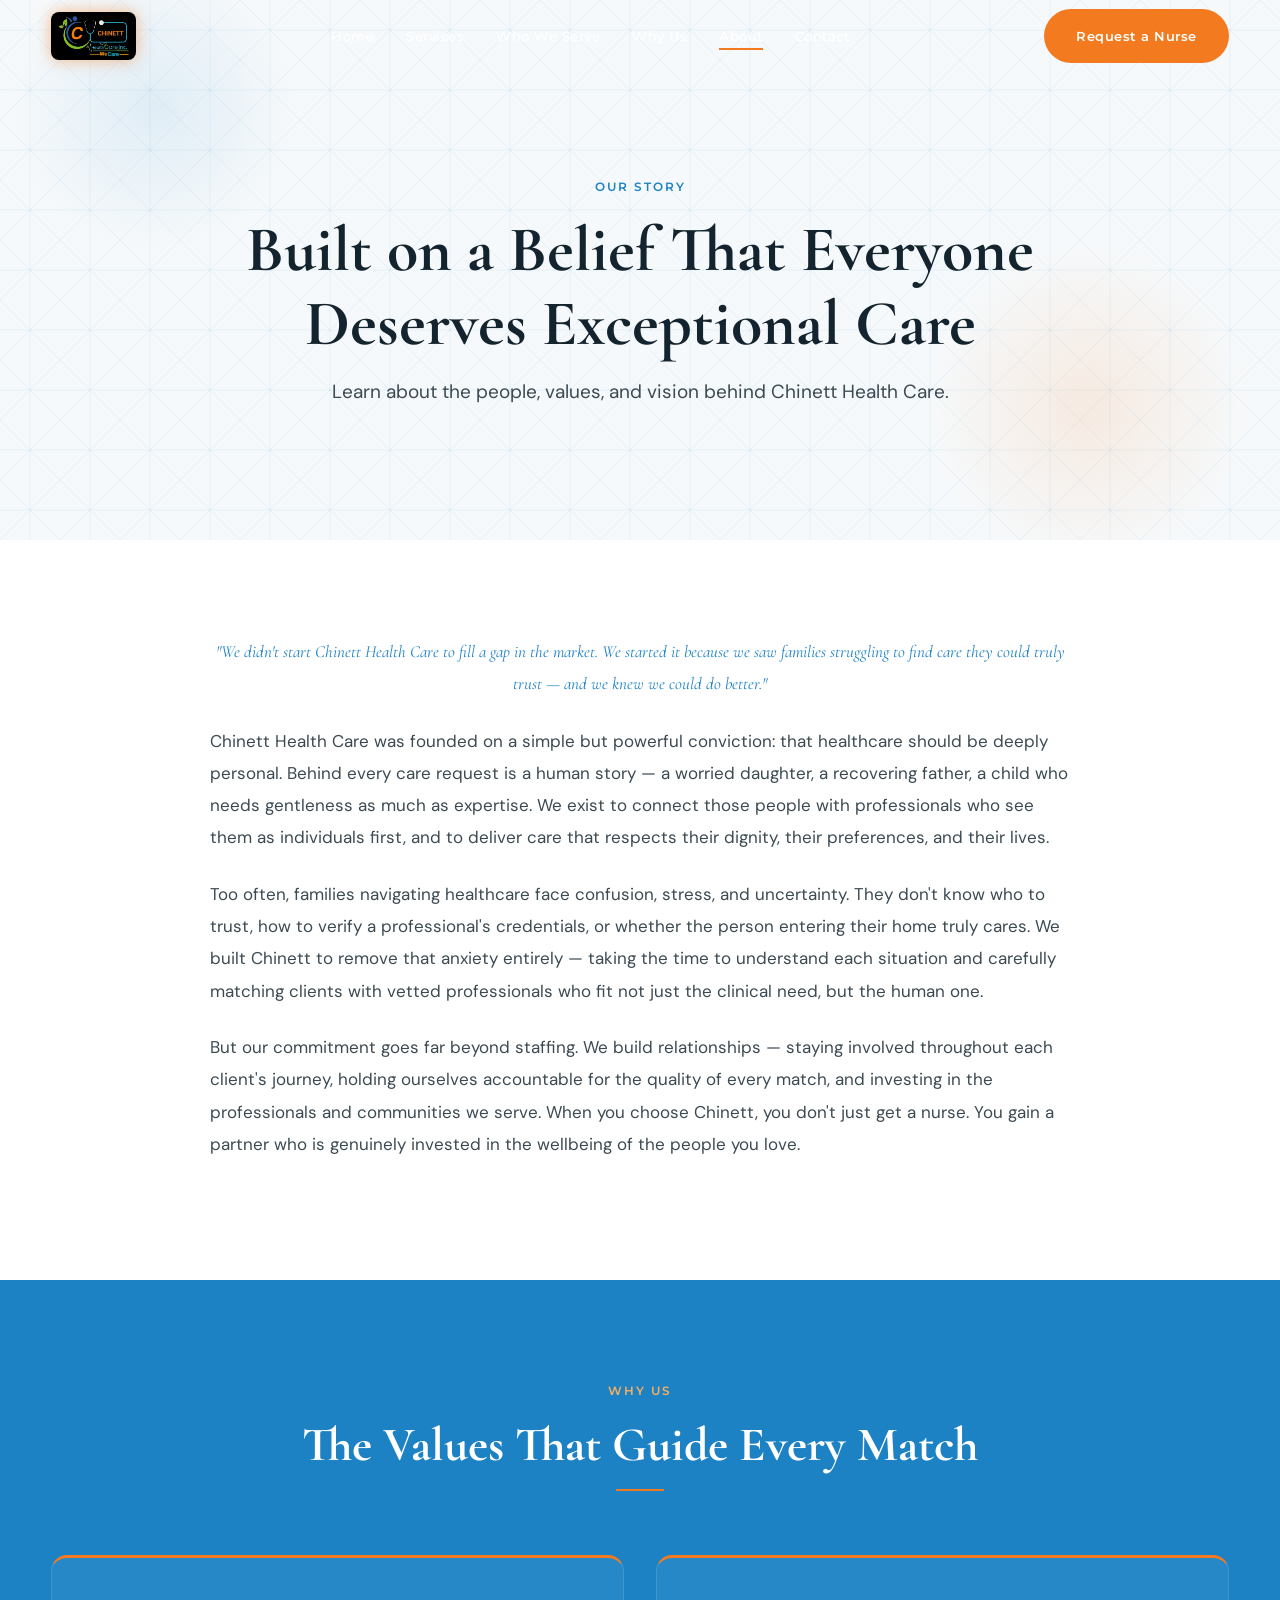
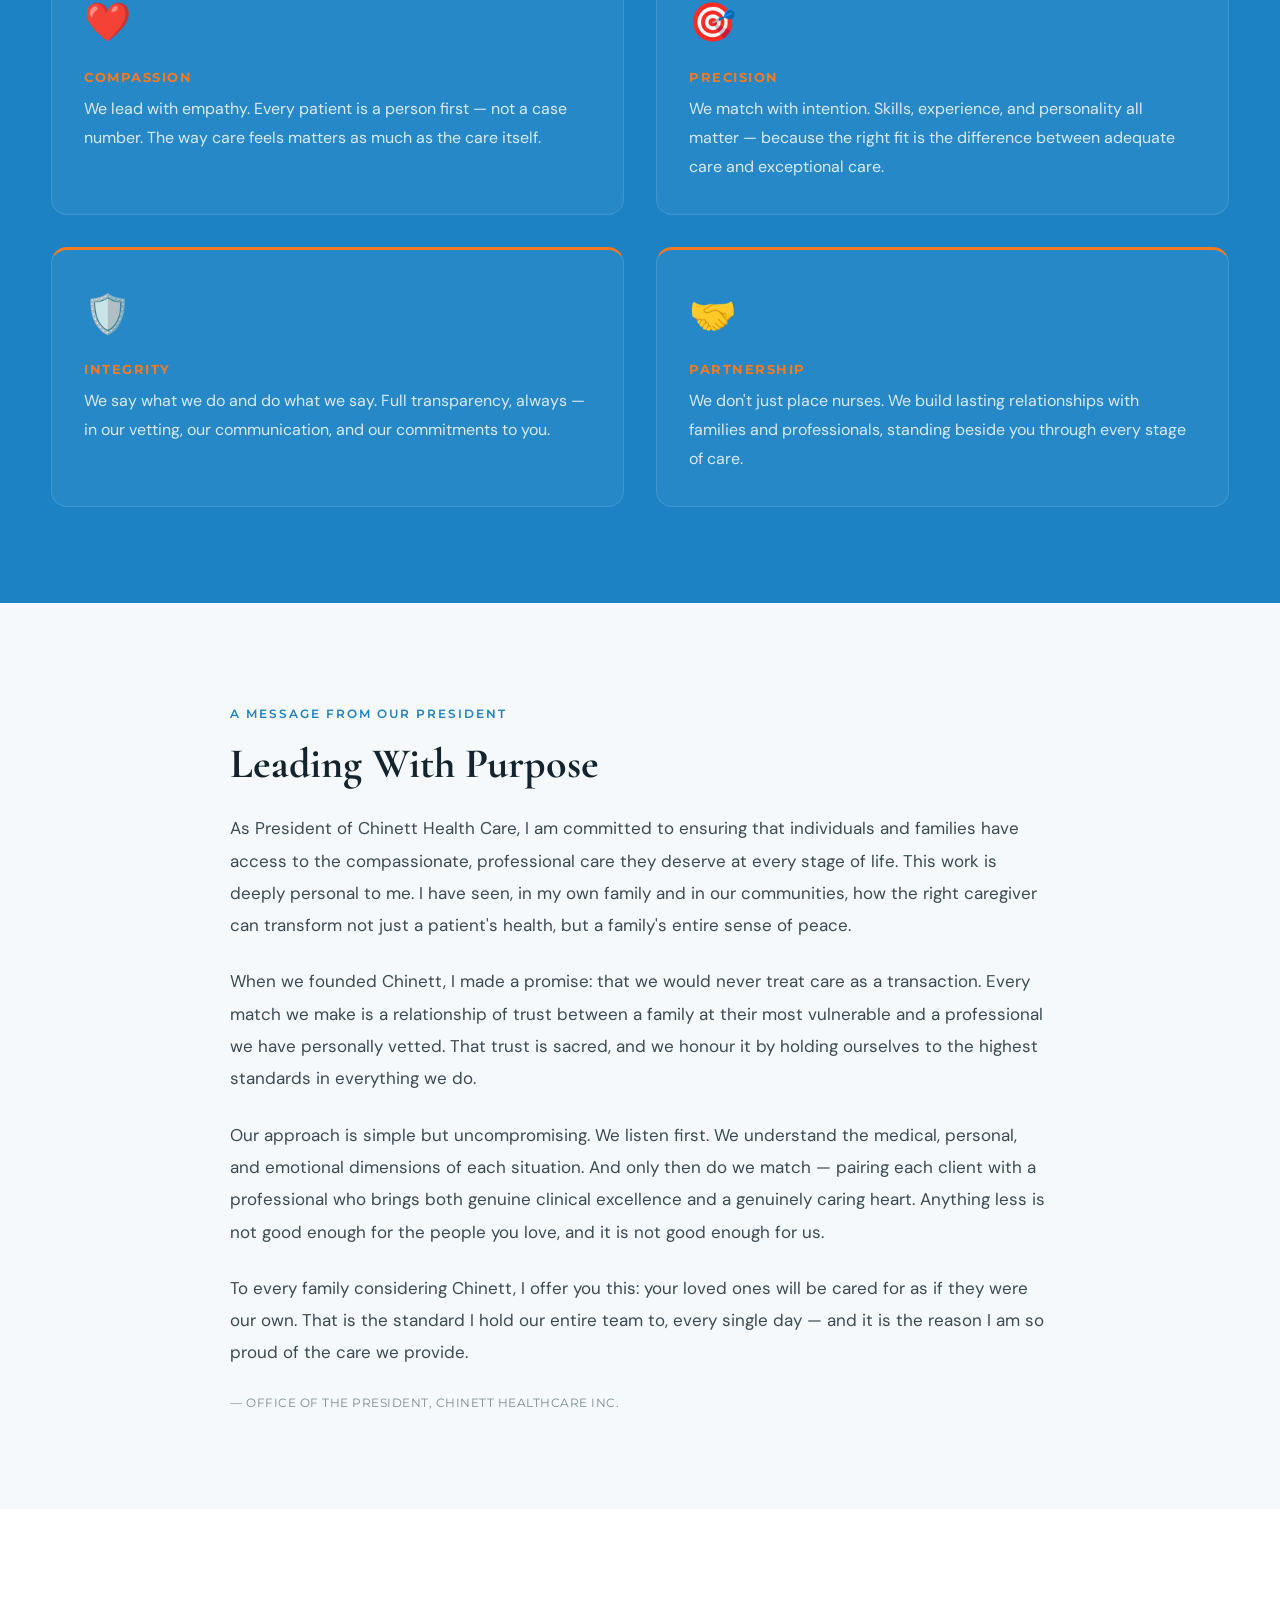
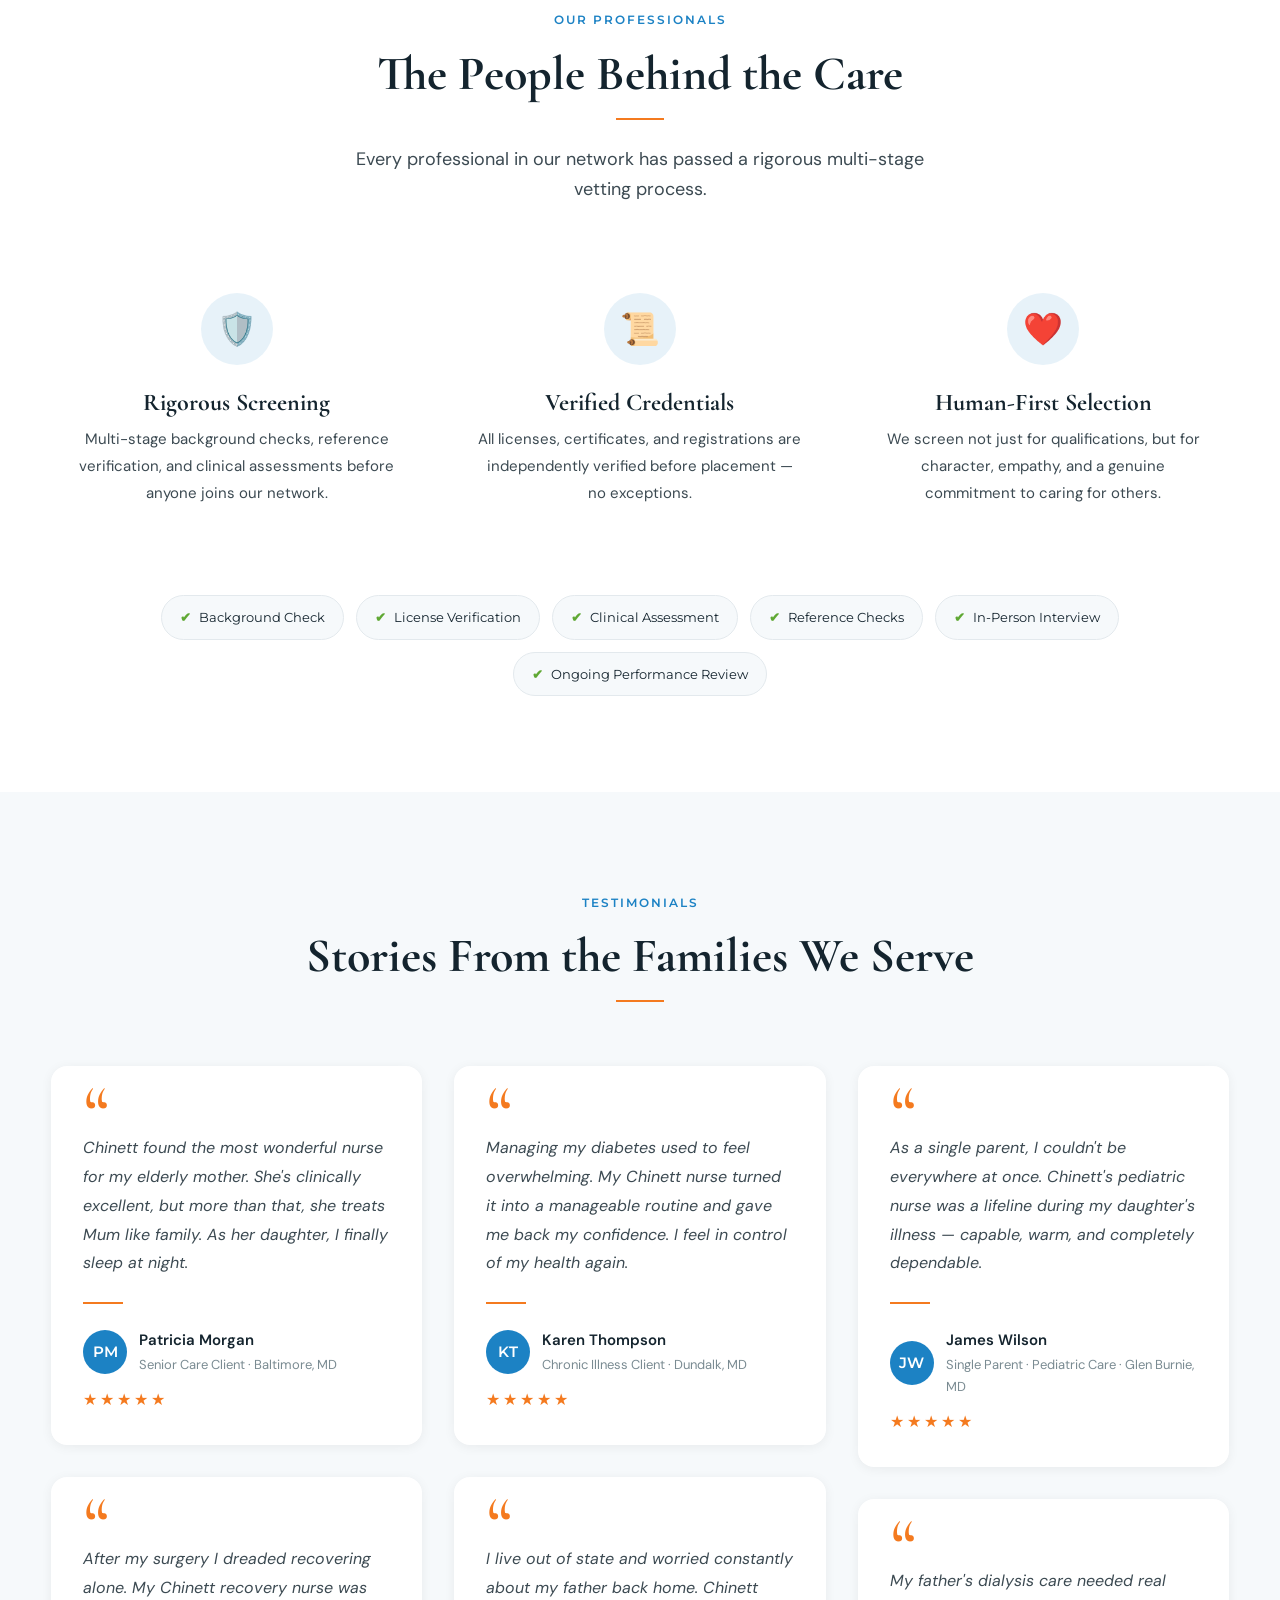
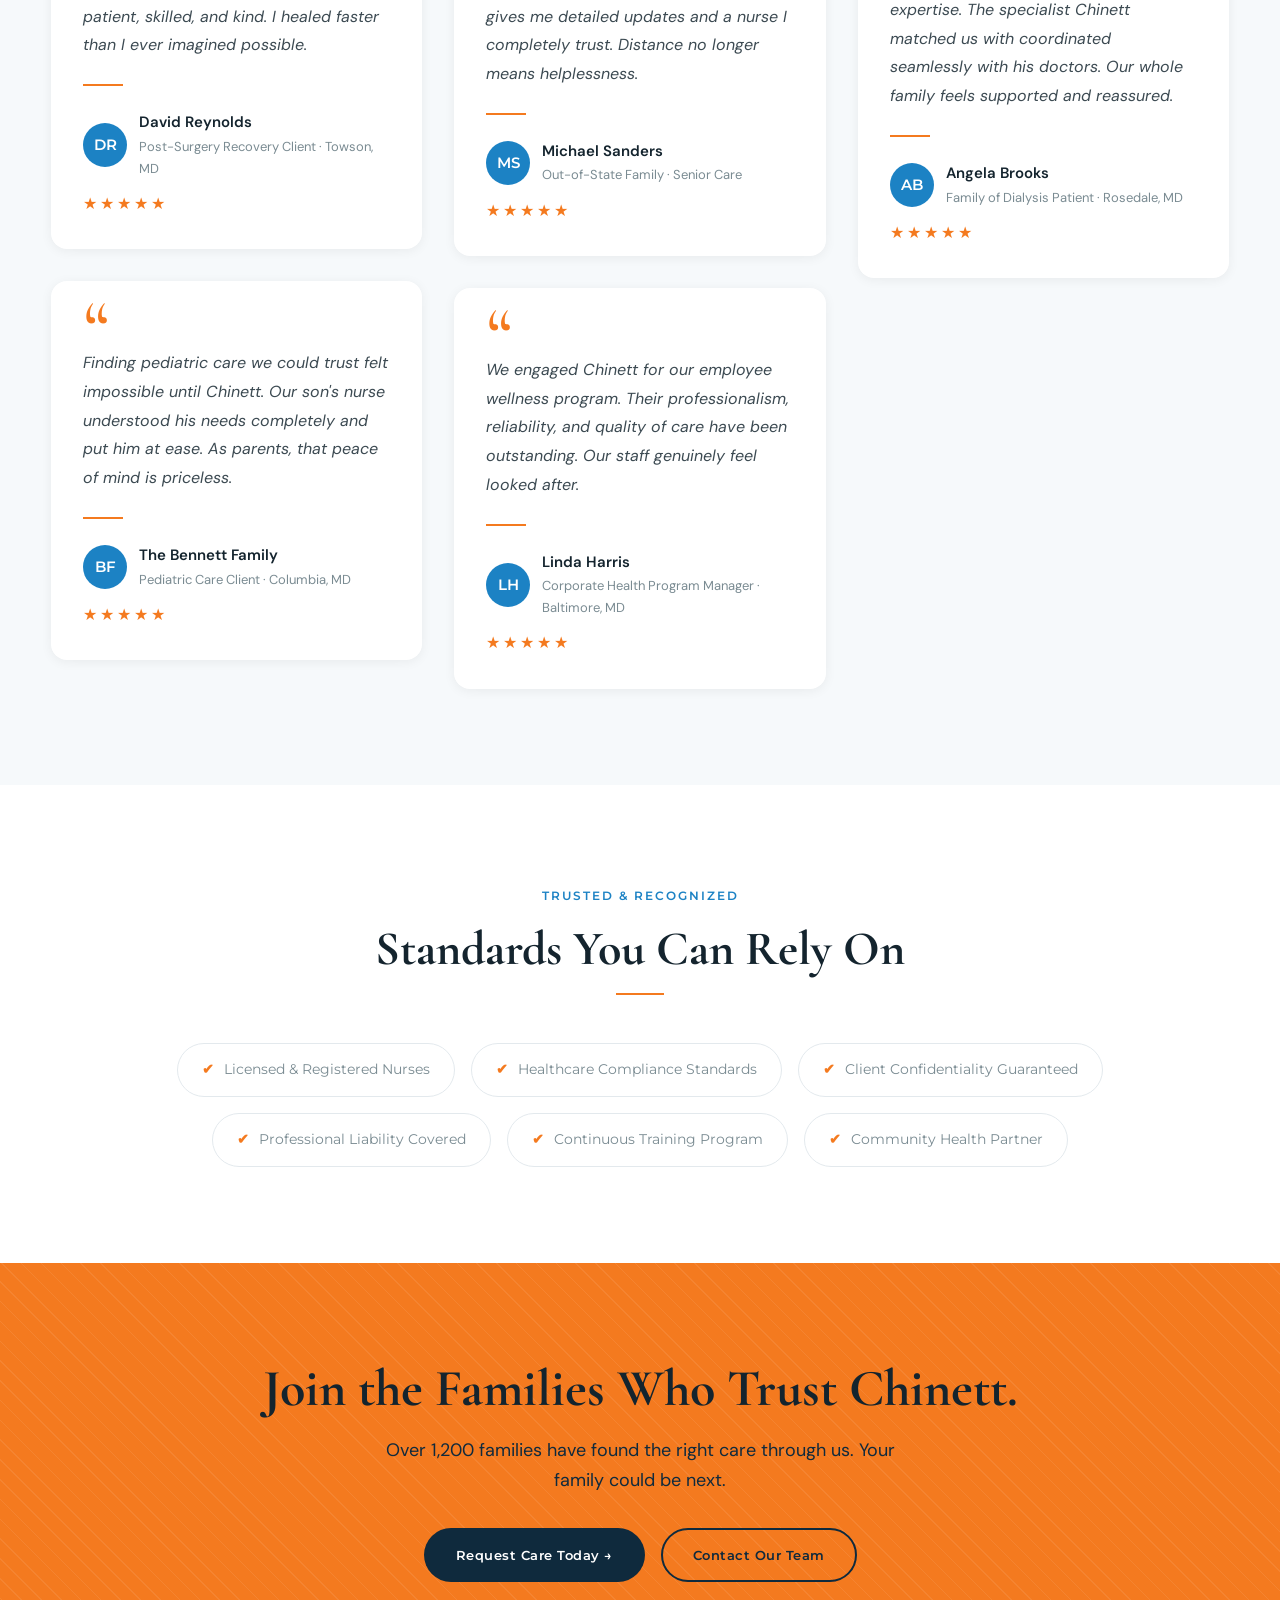
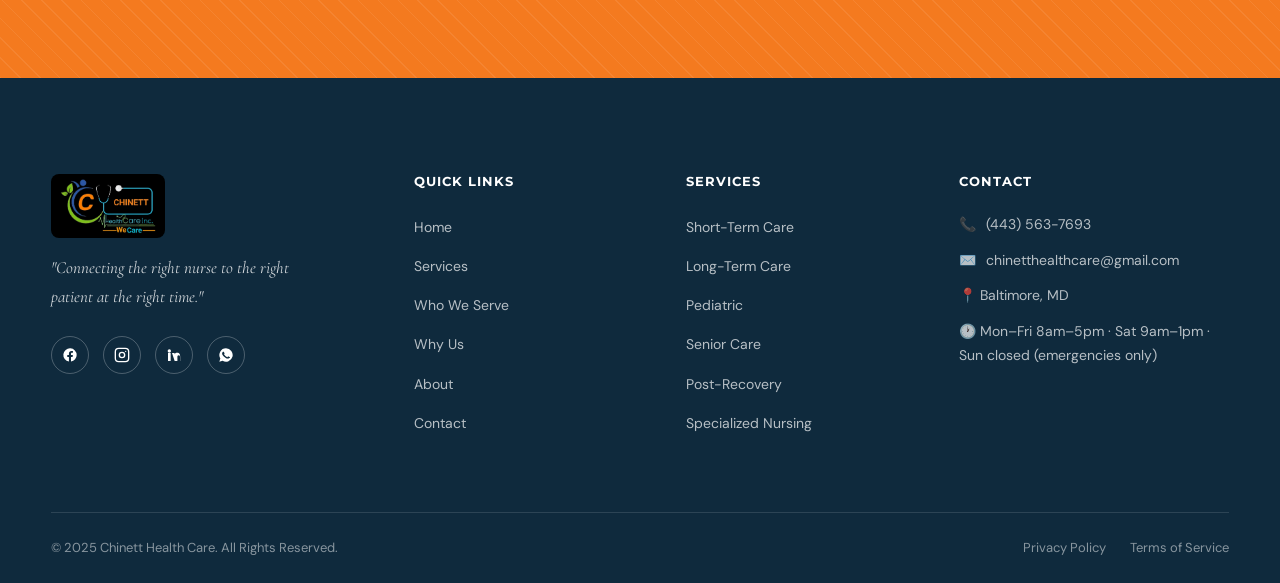
==== commit b1d37456: "Remove placeholder president photo and name from About Drop the stand-in portrait and the placeholde" ====
--- a/about.html
+++ b/about.html
@@ -4,16 +4,34 @@
   <meta charset="UTF-8" />
   <meta name="viewport" content="width=device-width, initial-scale=1.0" />
   <title>About — Chinett Health Care</title>
-  <meta name="description" content="The people, values and vision behind Chinett Health Care — built on a belief that everyone deserves exceptional, compassionate care." />
+  <meta name="description" content="Meet Chinett HealthCare Inc. — our mission, values, leadership, and rigorously vetted nurses serving families across Baltimore and Maryland. Built on a belief that everyone deserves exceptional, compassionate care." />
+  <meta name="keywords" content="about Chinett HealthCare, Baltimore home care, vetted nurses, healthcare values, care mission Maryland" />
+  <meta name="author" content="Chinett HealthCare Inc." />
+  <meta name="robots" content="index, follow" />
+  <meta name="theme-color" content="#0F2A3D" />
+  <link rel="canonical" href="https://zaddyjohn-cyber.github.io/chinett-health-care/about.html" />
+  <link rel="manifest" href="site.webmanifest" />
+  <meta property="og:type" content="website" />
+  <meta property="og:site_name" content="Chinett HealthCare Inc." />
+  <meta property="og:title" content="About — Chinett HealthCare Inc." />
+  <meta property="og:description" content="Our mission, values, leadership, and rigorously vetted nurses serving Baltimore and Maryland." />
+  <meta property="og:url" content="https://zaddyjohn-cyber.github.io/chinett-health-care/about.html" />
+  <meta property="og:image" content="https://zaddyjohn-cyber.github.io/chinett-health-care/chinett-logo.jpeg" />
+  <meta name="twitter:card" content="summary_large_image" />
+  <meta name="twitter:title" content="About — Chinett HealthCare Inc." />
+  <meta name="twitter:description" content="The people, values, and vision behind Chinett HealthCare Inc." />
+  <meta name="twitter:image" content="https://zaddyjohn-cyber.github.io/chinett-health-care/chinett-logo.jpeg" />
 
   <link rel="preconnect" href="https://fonts.googleapis.com" />
   <link rel="preconnect" href="https://fonts.gstatic.com" crossorigin />
   <link href="https://fonts.googleapis.com/css2?family=Cormorant+Garamond:ital,wght@0,400;0,600;0,700;1,400;1,600&family=DM+Sans:wght@300;400;500;700&family=Montserrat:wght@500;600;700&display=swap" rel="stylesheet" />
   <link href="https://unpkg.com/aos@2.3.1/dist/aos.css" rel="stylesheet" />
   <link rel="icon" href="favicon.svg" type="image/svg+xml" />
-  <link rel="stylesheet" href="styles.css" />
+  <link rel="stylesheet" href="styles.css?v=4" />
 </head>
 <body>
+
+  <a class="skip-link" href="#main">Skip to content</a>
 
   <!-- ============ NAVBAR ============ -->
   <nav class="navbar">
@@ -50,7 +68,7 @@
   </div>
 
   <!-- ============ PAGE HERO ============ -->
-  <header class="page-hero light">
+  <header class="page-hero light" id="main">
     <div class="page-hero-bg"></div>
     <div class="page-hero-overlay"></div>
     <div class="container" data-aos="fade-up">
@@ -108,26 +126,14 @@
   <!-- ============ LEADERSHIP ============ -->
   <section class="section leadership">
     <div class="container">
-      <div class="leader-col" data-aos="fade-up">
-        <div class="leader-img-wrap">
-          <img src="assets/images/president.jpg" alt="President of Chinett Health Care" />
-        </div>
-        <div class="leader-badge">
-          <div class="ln">Dr. Chinwe Ett</div>
-          <div class="lt">President &amp; Founder, Chinett Health Care</div>
-          <div class="lq">"Care is personal. So is our promise."</div>
-        </div>
-      </div>
-
-      <div class="leader-content" data-aos="fade-up" data-aos-delay="120">
+      <div class="leader-content" data-aos="fade-up">
         <span class="section-label">A Message From Our President</span>
         <h2>Leading With Purpose</h2>
         <p>As President of Chinett Health Care, I am committed to ensuring that individuals and families have access to the compassionate, professional care they deserve at every stage of life. This work is deeply personal to me. I have seen, in my own family and in our communities, how the right caregiver can transform not just a patient's health, but a family's entire sense of peace.</p>
         <p>When we founded Chinett, I made a promise: that we would never treat care as a transaction. Every match we make is a relationship of trust between a family at their most vulnerable and a professional we have personally vetted. That trust is sacred, and we honour it by holding ourselves to the highest standards in everything we do.</p>
         <p>Our approach is simple but uncompromising. We listen first. We understand the medical, personal, and emotional dimensions of each situation. And only then do we match — pairing each client with a professional who brings both genuine clinical excellence and a genuinely caring heart. Anything less is not good enough for the people you love, and it is not good enough for us.</p>
         <p>To every family considering Chinett, I offer you this: your loved ones will be cared for as if they were our own. That is the standard I hold our entire team to, every single day — and it is the reason I am so proud of the care we provide.</p>
-        <div class="signature">Chinwe Ett</div>
-        <div class="signature-cred">Dr. Chinwe Ett · President &amp; Founder · Chinett Health Care</div>
+        <div class="signature-cred">— Office of the President, Chinett HealthCare Inc.</div>
       </div>
     </div>
   </section>
@@ -331,6 +337,6 @@
   </footer>
 
   <script src="https://unpkg.com/aos@2.3.1/dist/aos.js"></script>
-  <script src="scripts.js"></script>
+  <script src="scripts.js?v=3"></script>
 </body>
 </html>
--- a/styles.css
+++ b/styles.css
@@ -64,6 +64,16 @@
 
 .container { width: min(1200px, 92%); margin-inline: auto; }
 
+/* Accessibility: skip to content */
+.skip-link {
+  position: absolute; left: 8px; top: -60px; z-index: 2000;
+  background: var(--color-primary-dark); color: #fff;
+  padding: 10px 18px; border-radius: 0 0 10px 10px;
+  font-family: var(--font-label); font-size: 13px; letter-spacing: 0.5px;
+  transition: top 0.2s ease;
+}
+.skip-link:focus { top: 0; outline: 2px solid var(--color-accent); }
+
 /* ---------- 3. SHARED COMPONENTS ---------- */
 .section { padding: var(--sp-7) 0; }
 
@@ -416,6 +426,83 @@
 }
 .service-card h3 { font-family: var(--font-body); font-size: 19px; font-weight: 700; color: var(--color-text-dark); margin-bottom: 10px; }
 .service-card p { font-size: 15px; color: var(--color-text-body); margin-bottom: var(--sp-2); }
+
+/* ============================================================
+   8b. DUAL ANIMATED BAND — pitch (light streams) + intro (gradient)
+   ============================================================ */
+.duo-band { background: #fff; padding: var(--sp-5) 0 var(--sp-6); }
+.duo-grid { display: grid; grid-template-columns: 1fr 1fr; gap: var(--sp-4); }
+.duo-panel {
+  position: relative; overflow: hidden; isolation: isolate; border-radius: var(--r-card);
+  padding: var(--sp-5); min-height: 250px; color: #fff;
+  display: flex; flex-direction: column; justify-content: center; align-items: flex-start;
+  box-shadow: var(--shadow-soft);
+}
+.duo-panel > * { position: relative; z-index: 3; }
+/* Background video + readability shade (these override the z-index:3 above) */
+.duo-video {
+  position: absolute; inset: 0; width: 100%; height: 100%;
+  object-fit: cover; object-position: 50% 50%; transform: scale(1.04);
+  z-index: 0; pointer-events: none;
+}
+.duo-shade { position: absolute; inset: 0; z-index: 1; }
+.duo-panel.pitch .duo-shade { background: linear-gradient(180deg, rgba(7,20,32,0.50), rgba(7,20,32,0.68)); }
+.duo-panel.intro .duo-shade { background: linear-gradient(180deg, rgba(9,16,32,0.40), rgba(9,16,32,0.62)); }
+/* recolour the shared clip into a warm, colourful gradient for the intro panel */
+.duo-panel.intro .duo-video { filter: hue-rotate(125deg) saturate(1.55) brightness(1.05); object-position: 28% 60%; transform: scale(1.12); }
+.duo-eyebrow { font-family: var(--font-label); font-size: 12px; letter-spacing: 2px; text-transform: uppercase; color: rgba(255,255,255,0.85); margin-bottom: var(--sp-2); }
+.duo-rotator { position: relative; width: 100%; height: 78px; margin-bottom: var(--sp-2); }
+.duo-rotator span {
+  position: absolute; left: 0; top: 0; right: 0; opacity: 0;
+  font-family: var(--font-display); font-weight: 700; line-height: 1.15;
+  font-size: clamp(22px, 2.8vw, 32px); color: #fff;
+  text-shadow: 0 2px 14px rgba(0,0,0,0.35);
+}
+.duo-sub { font-size: 15px; color: rgba(255,255,255,0.9); margin-bottom: var(--sp-3); max-width: 340px; text-shadow: 0 1px 8px rgba(0,0,0,0.3); }
+
+/* Left panel: flowing glowing light streams on dark */
+.duo-panel.pitch { background: #0a2231; }
+.duo-panel.pitch::before {
+  content: ''; position: absolute; inset: -45%; z-index: -1;
+  background:
+    radial-gradient(closest-side, rgba(30,130,196,0.65), transparent 72%) 12% 32%/55% 65% no-repeat,
+    radial-gradient(closest-side, rgba(20,163,163,0.6),  transparent 72%) 84% 60%/60% 70% no-repeat,
+    radial-gradient(closest-side, rgba(120,90,210,0.45), transparent 72%) 48% 92%/52% 62% no-repeat;
+  filter: blur(18px); will-change: transform;
+  animation: streamMove 10s ease-in-out infinite alternate;
+}
+.duo-panel.pitch::after {
+  content: ''; position: absolute; inset: 0; z-index: -1; opacity: 0.5;
+  background: repeating-linear-gradient(118deg, transparent 0 13px, rgba(150,210,255,0.08) 13px 15px);
+  animation: streamSlide 7s linear infinite;
+}
+@keyframes streamMove { from { transform: translate3d(-6%, -5%, 0); } to { transform: translate3d(8%, 6%, 0); } }
+@keyframes streamSlide { from { background-position: 0 0; } to { background-position: 130px 0; } }
+
+/* Right panel: shifting multi-colour gradient */
+.duo-panel.intro {
+  background: linear-gradient(120deg, #16244a, #5a3a8c, #13708c, #15a3a3, #c25a2a, #16244a);
+  background-size: 320% 320%;
+  animation: gradShift 12s ease infinite;
+}
+.duo-panel.intro::before { content: ''; position: absolute; inset: 0; z-index: -1; background: rgba(8,18,32,0.30); }
+@keyframes gradShift { 0% { background-position: 0% 50%; } 50% { background-position: 100% 50%; } 100% { background-position: 0% 50%; } }
+
+/* Rotating text (each ~10s loop) */
+.duo-6 span { animation: rot6 10s infinite; }
+.duo-6 span:nth-child(1){ animation-delay: 0s; }
+.duo-6 span:nth-child(2){ animation-delay: 1.667s; }
+.duo-6 span:nth-child(3){ animation-delay: 3.333s; }
+.duo-6 span:nth-child(4){ animation-delay: 5s; }
+.duo-6 span:nth-child(5){ animation-delay: 6.667s; }
+.duo-6 span:nth-child(6){ animation-delay: 8.333s; }
+.duo-4 span { animation: rot4 10s infinite; }
+.duo-4 span:nth-child(1){ animation-delay: 0s; }
+.duo-4 span:nth-child(2){ animation-delay: 2.5s; }
+.duo-4 span:nth-child(3){ animation-delay: 5s; }
+.duo-4 span:nth-child(4){ animation-delay: 7.5s; }
+@keyframes rot6 { 0%{opacity:0;transform:translateY(14px)} 2%{opacity:1;transform:translateY(0)} 15%{opacity:1;transform:translateY(0)} 16.6%{opacity:0;transform:translateY(-14px)} 100%{opacity:0} }
+@keyframes rot4 { 0%{opacity:0;transform:translateY(14px)} 3%{opacity:1;transform:translateY(0)} 23%{opacity:1;transform:translateY(0)} 25%{opacity:0;transform:translateY(-14px)} 100%{opacity:0} }
 
 /* ============================================================
    9. WHO WE SERVE
@@ -479,6 +566,8 @@
   0%, 100% { transform: translateY(-50%) rotate(4deg); }
   50%      { transform: translateY(-43%) rotate(4deg); }
 }
+@keyframes ctaBobL { 0%,100% { transform: translateY(0) rotate(-4deg); } 50% { transform: translateY(-8px) rotate(-4deg); } }
+@keyframes ctaBobR { 0%,100% { transform: translateY(0) rotate(4deg); } 50% { transform: translateY(-8px) rotate(4deg); } }
 
 /* ============================================================
    12. FOOTER
@@ -665,7 +754,7 @@
    22. LEADERSHIP / PRESIDENT
    ============================================================ */
 .leadership { background: var(--color-bg-ivory); }
-.leadership .container { display: grid; grid-template-columns: 0.8fr 1.2fr; gap: var(--sp-6); align-items: start; }
+.leadership .container { max-width: 820px; }
 .leader-img-wrap { position: relative; }
 .leader-img-wrap img { width: 100%; border-radius: 20px; aspect-ratio: 3/4; object-fit: cover; box-shadow: var(--shadow-soft); }
 .leader-img-wrap::after {
@@ -860,7 +949,6 @@
   .hero-orb { max-width: 340px; margin: var(--sp-3) auto 0; }
   .scroll-indicator { display: none; }
   .quick-card, .hero-logo { display: none; }
-  .cta-side { display: none; }
   .mission .container { grid-template-columns: 1fr; }
   .mission-img { order: -1; }
   .services-grid, .audience-grid { grid-template-columns: repeat(2, 1fr); }
@@ -888,6 +976,13 @@
   /* Part 4 */
   .contact-split .container { grid-template-columns: 1fr; }
   .alt-grid { grid-template-columns: 1fr; }
+
+  /* CTA sick->healthy images: show on tablet/phone as a tilted row above the text */
+  .cta-banner { display: flex; flex-wrap: wrap; justify-content: center; align-items: center; gap: var(--sp-3); }
+  .cta-side { display: block; position: static; transform: none; width: clamp(120px, 36vw, 175px); height: auto; aspect-ratio: 3 / 4; }
+  .cta-left  { order: 1; animation: ctaBobL 5s ease-in-out infinite; }
+  .cta-right { order: 2; animation: ctaBobR 5.6s ease-in-out infinite; }
+  .cta-banner .container { order: 3; width: 100%; }
 }
 
 @media (max-width: 768px) {
@@ -903,4 +998,5 @@
   .section { padding: var(--sp-6) 0; }
   .tcards { columns: 1; }
   .form-grid { grid-template-columns: 1fr; }
-}
+  .duo-grid { grid-template-columns: 1fr; }
+}
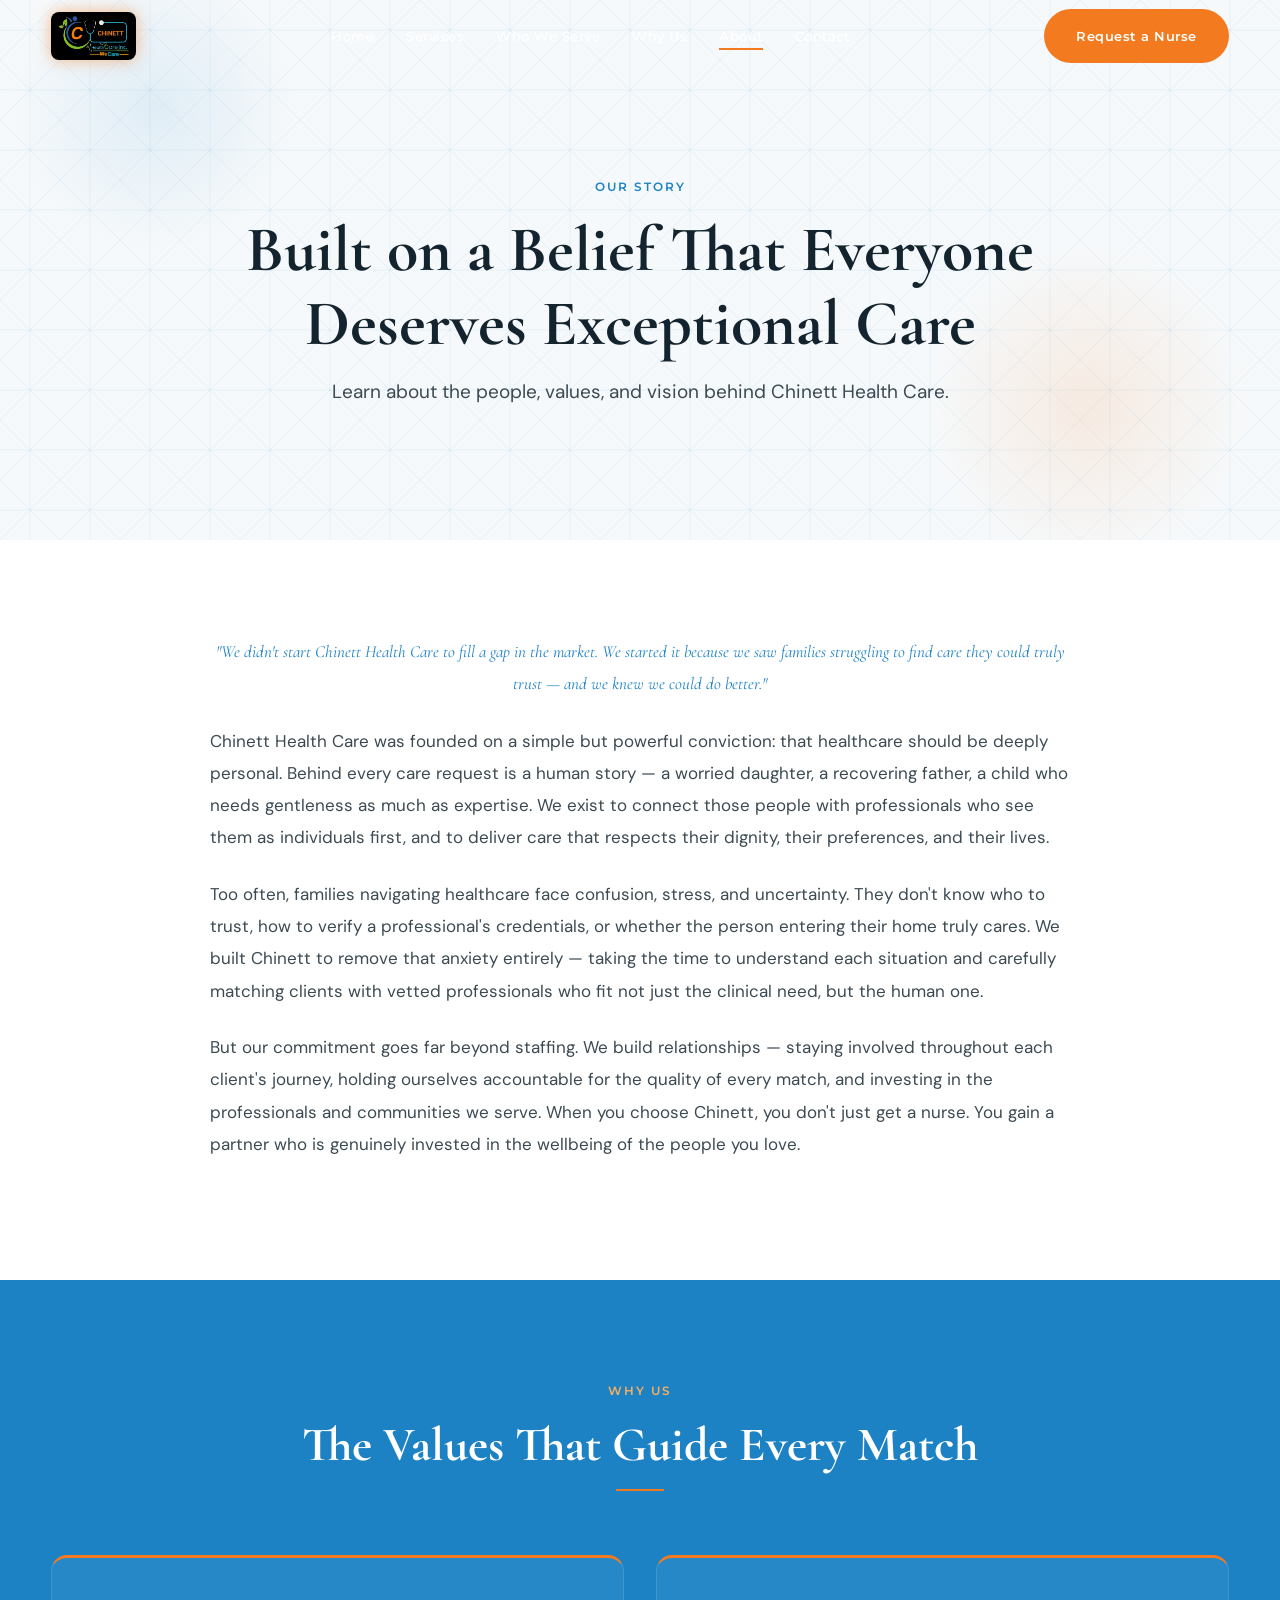
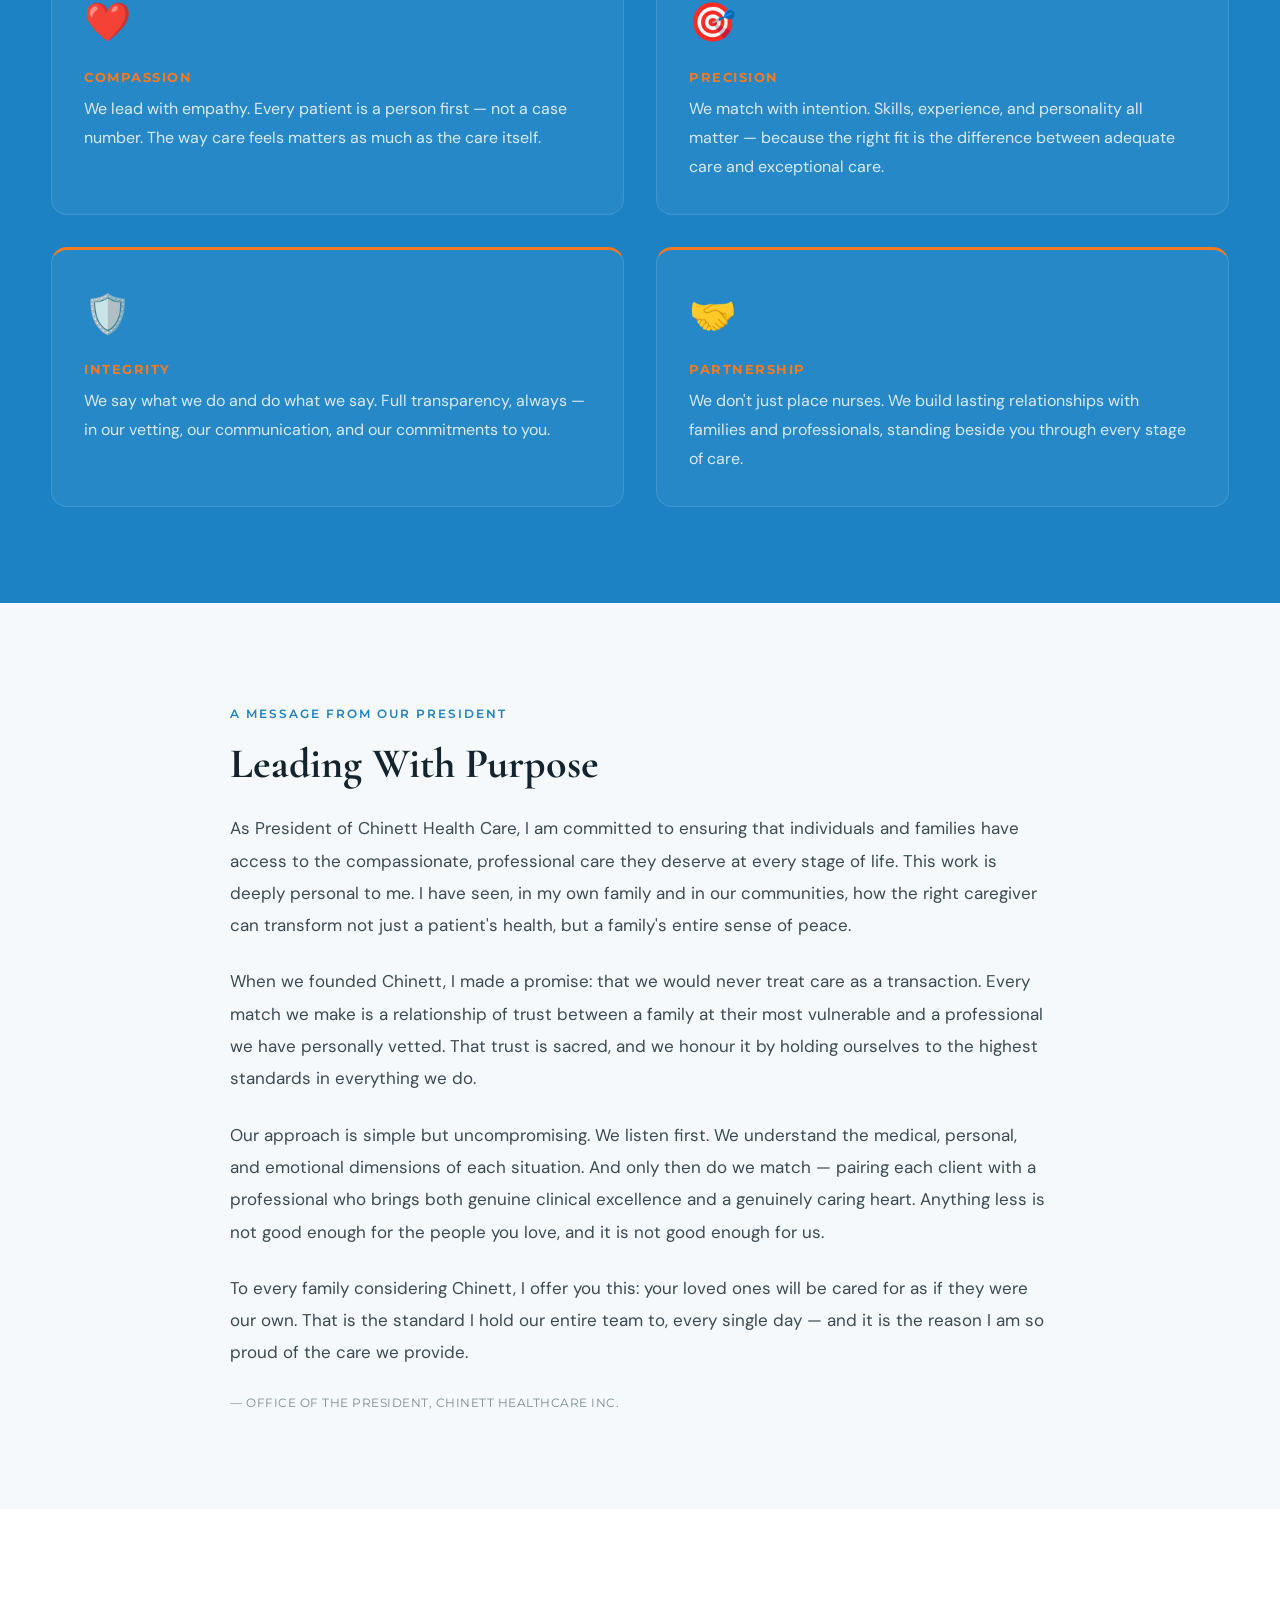
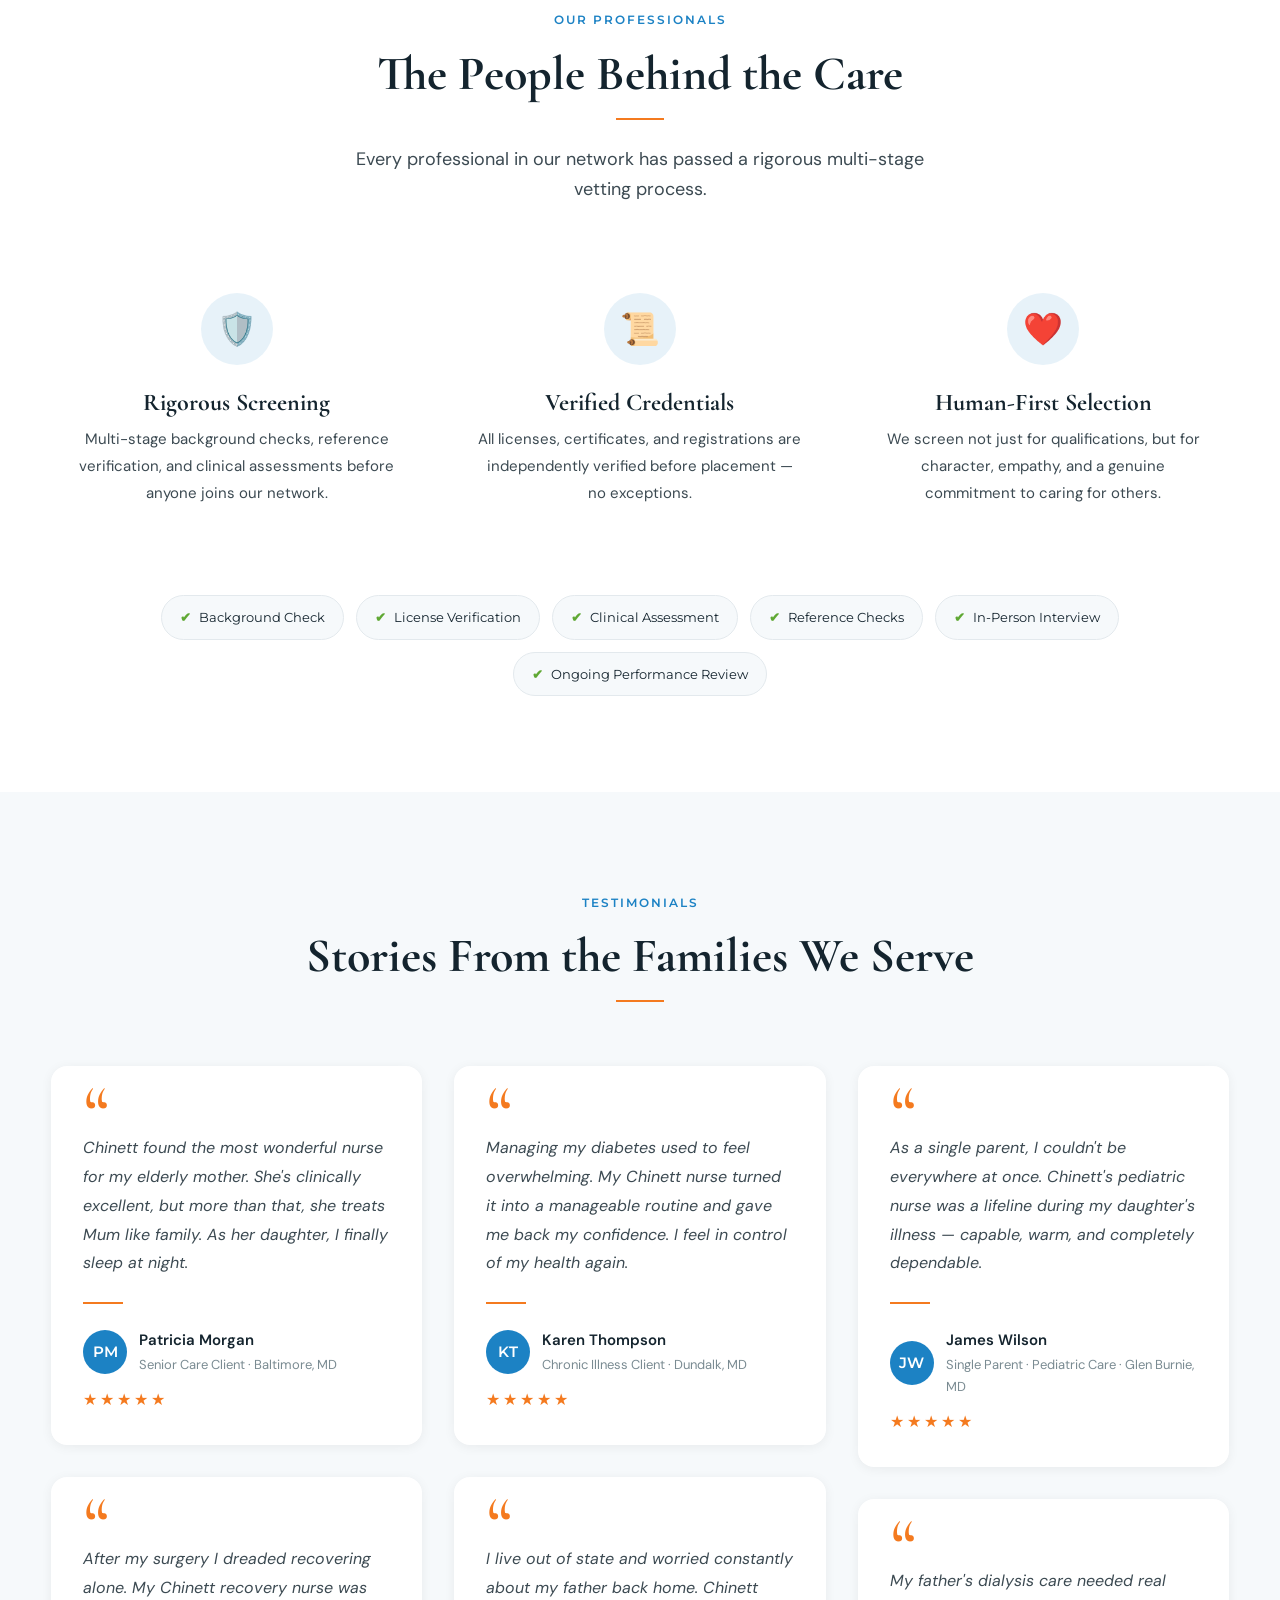
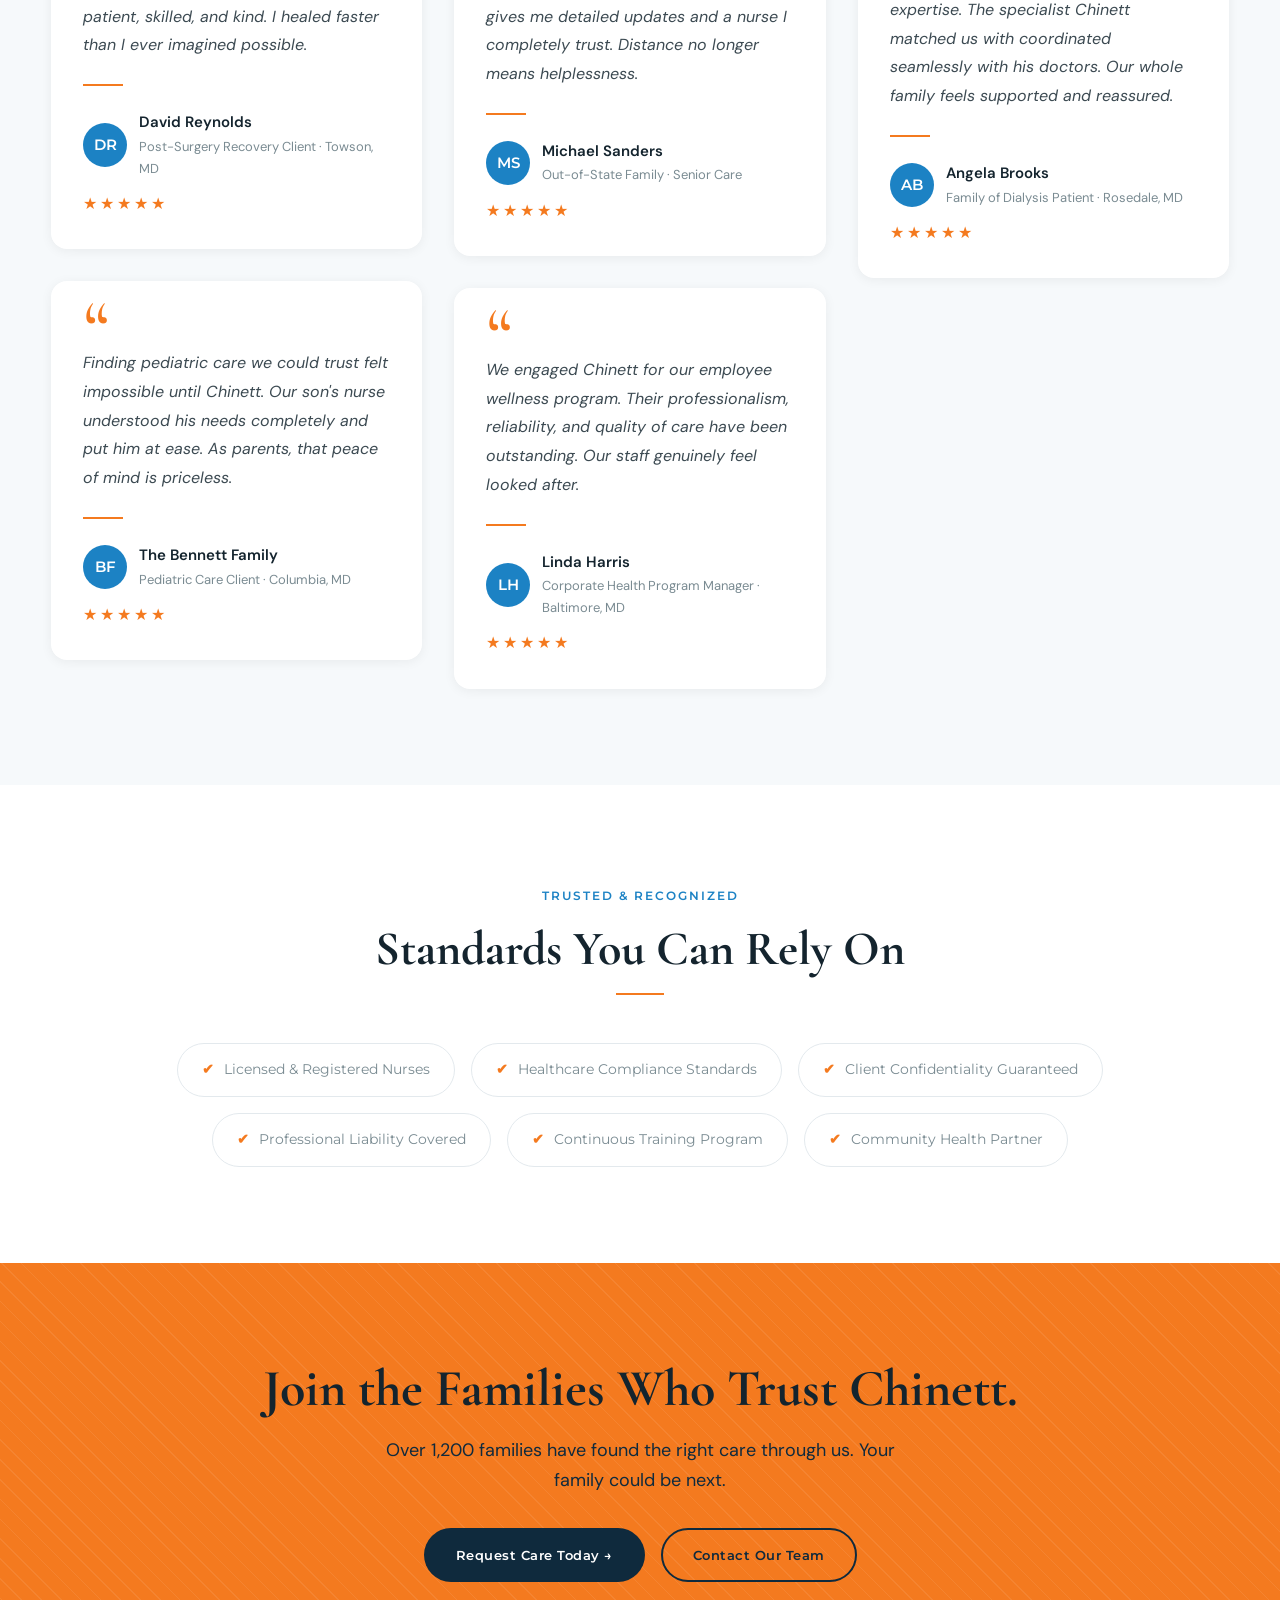
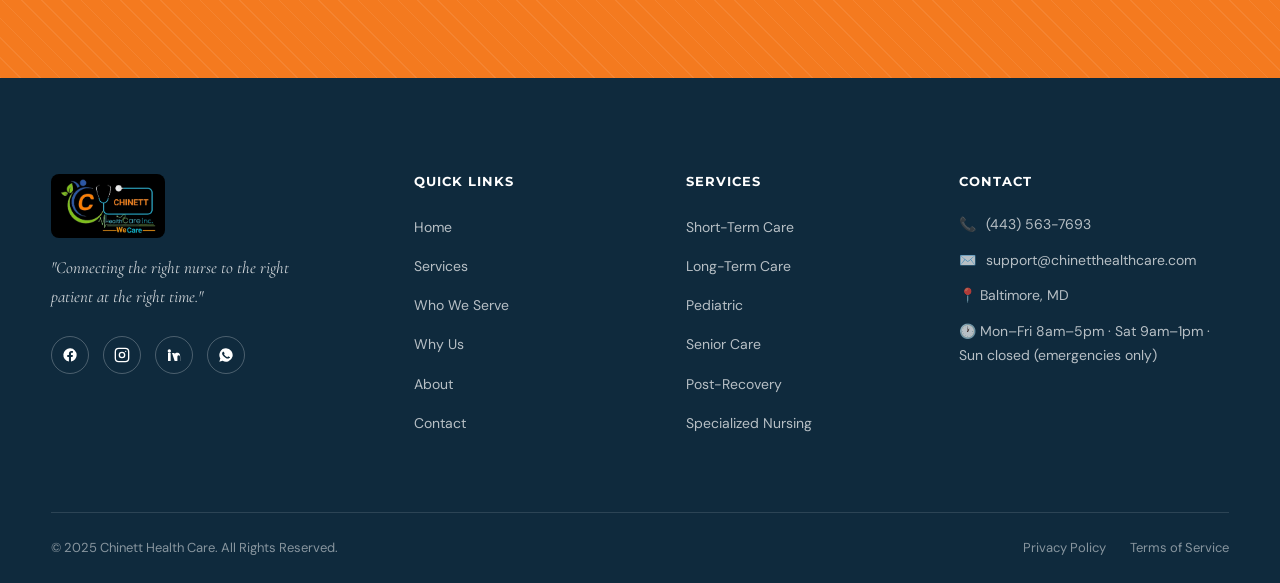
==== commit dc6a7dc4: "Change contact email to support@chinetthealthcare.com Update displayed mailto links, the structured-" ====
--- a/about.html
+++ b/about.html
@@ -320,7 +320,7 @@
           <h4>Contact</h4>
           <ul class="footer-contact">
             <li>📞 <a href="tel:+14435637693">(443) 563-7693</a></li>
-            <li>✉️ <a href="mailto:chinetthealthcare@gmail.com">chinetthealthcare@gmail.com</a></li>
+            <li>✉️ <a href="mailto:support@chinetthealthcare.com">support@chinetthealthcare.com</a></li>
             <li>📍 Baltimore, MD</li>
             <li>🕐 Mon–Fri 8am–5pm · Sat 9am–1pm · Sun closed (emergencies only)</li>
           </ul>
@@ -337,6 +337,6 @@
   </footer>
 
   <script src="https://unpkg.com/aos@2.3.1/dist/aos.js"></script>
-  <script src="scripts.js?v=3"></script>
+  <script src="scripts.js?v=4"></script>
 </body>
 </html>
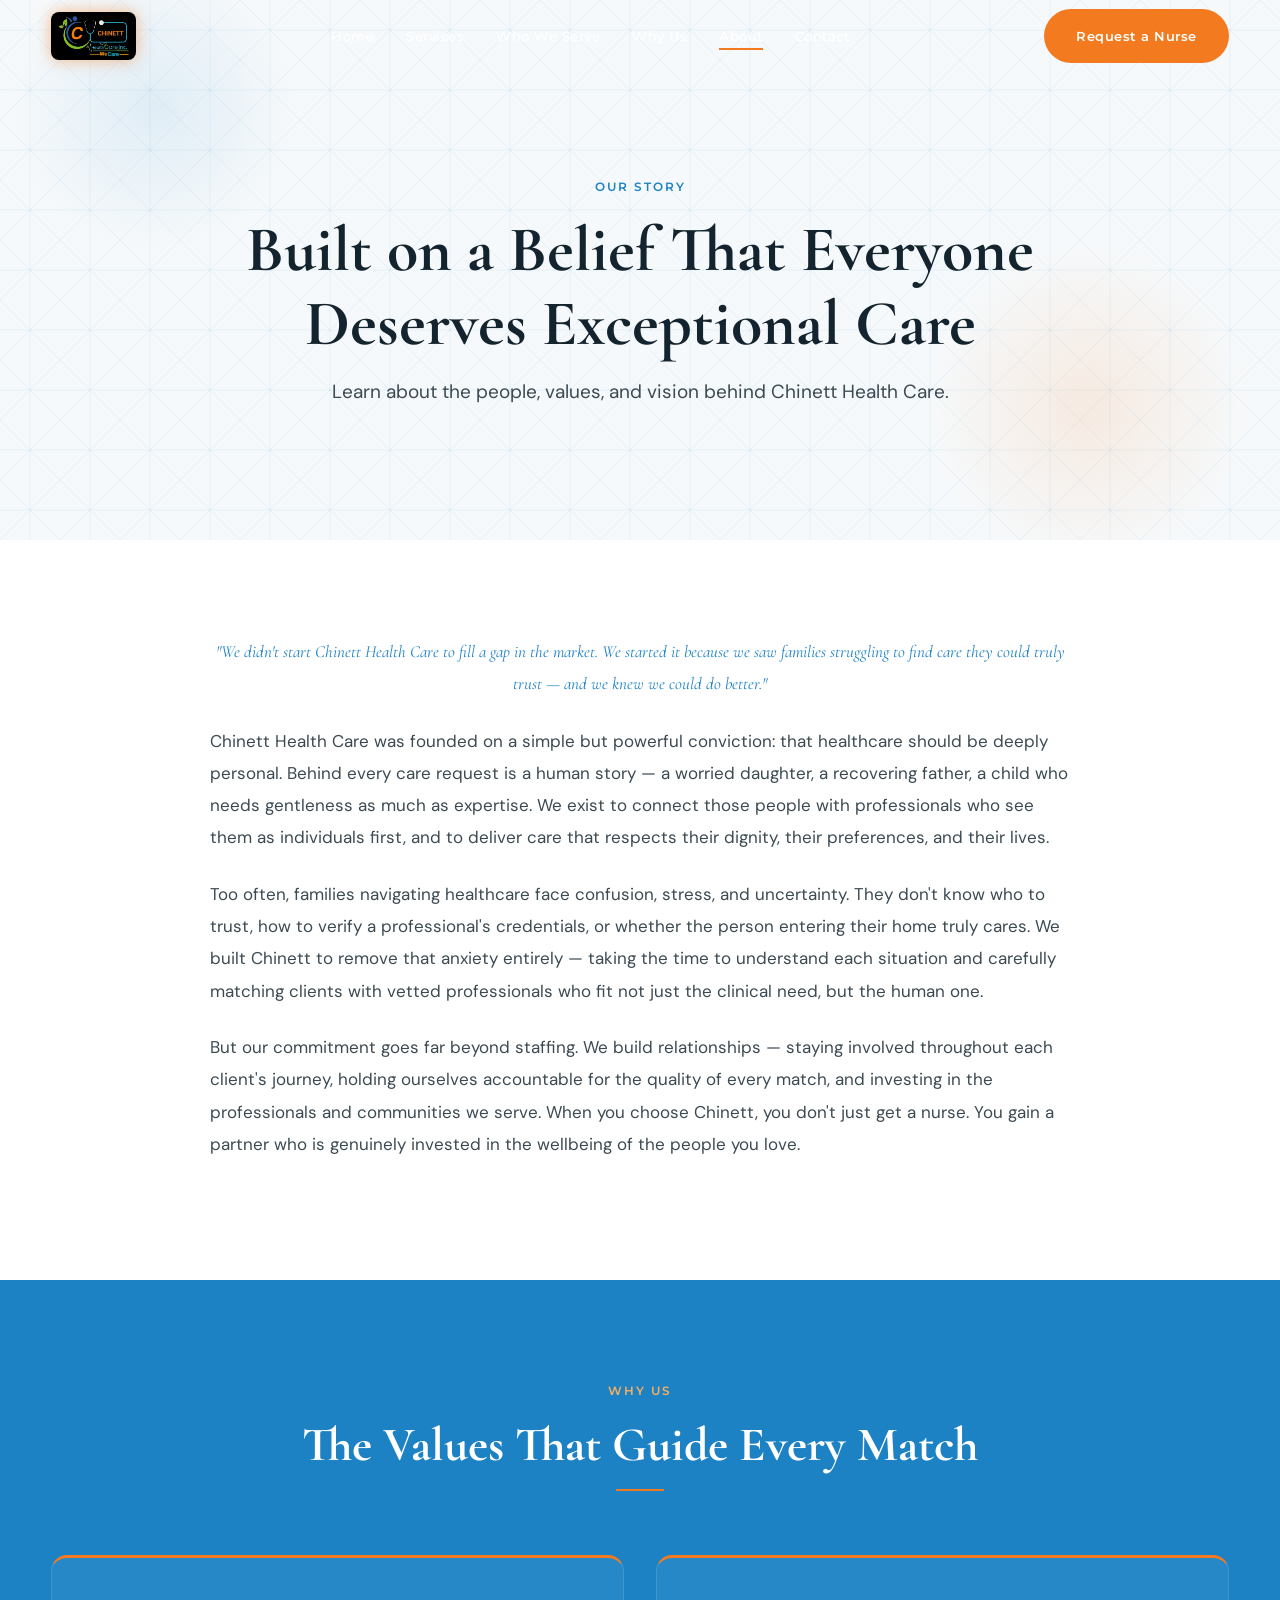
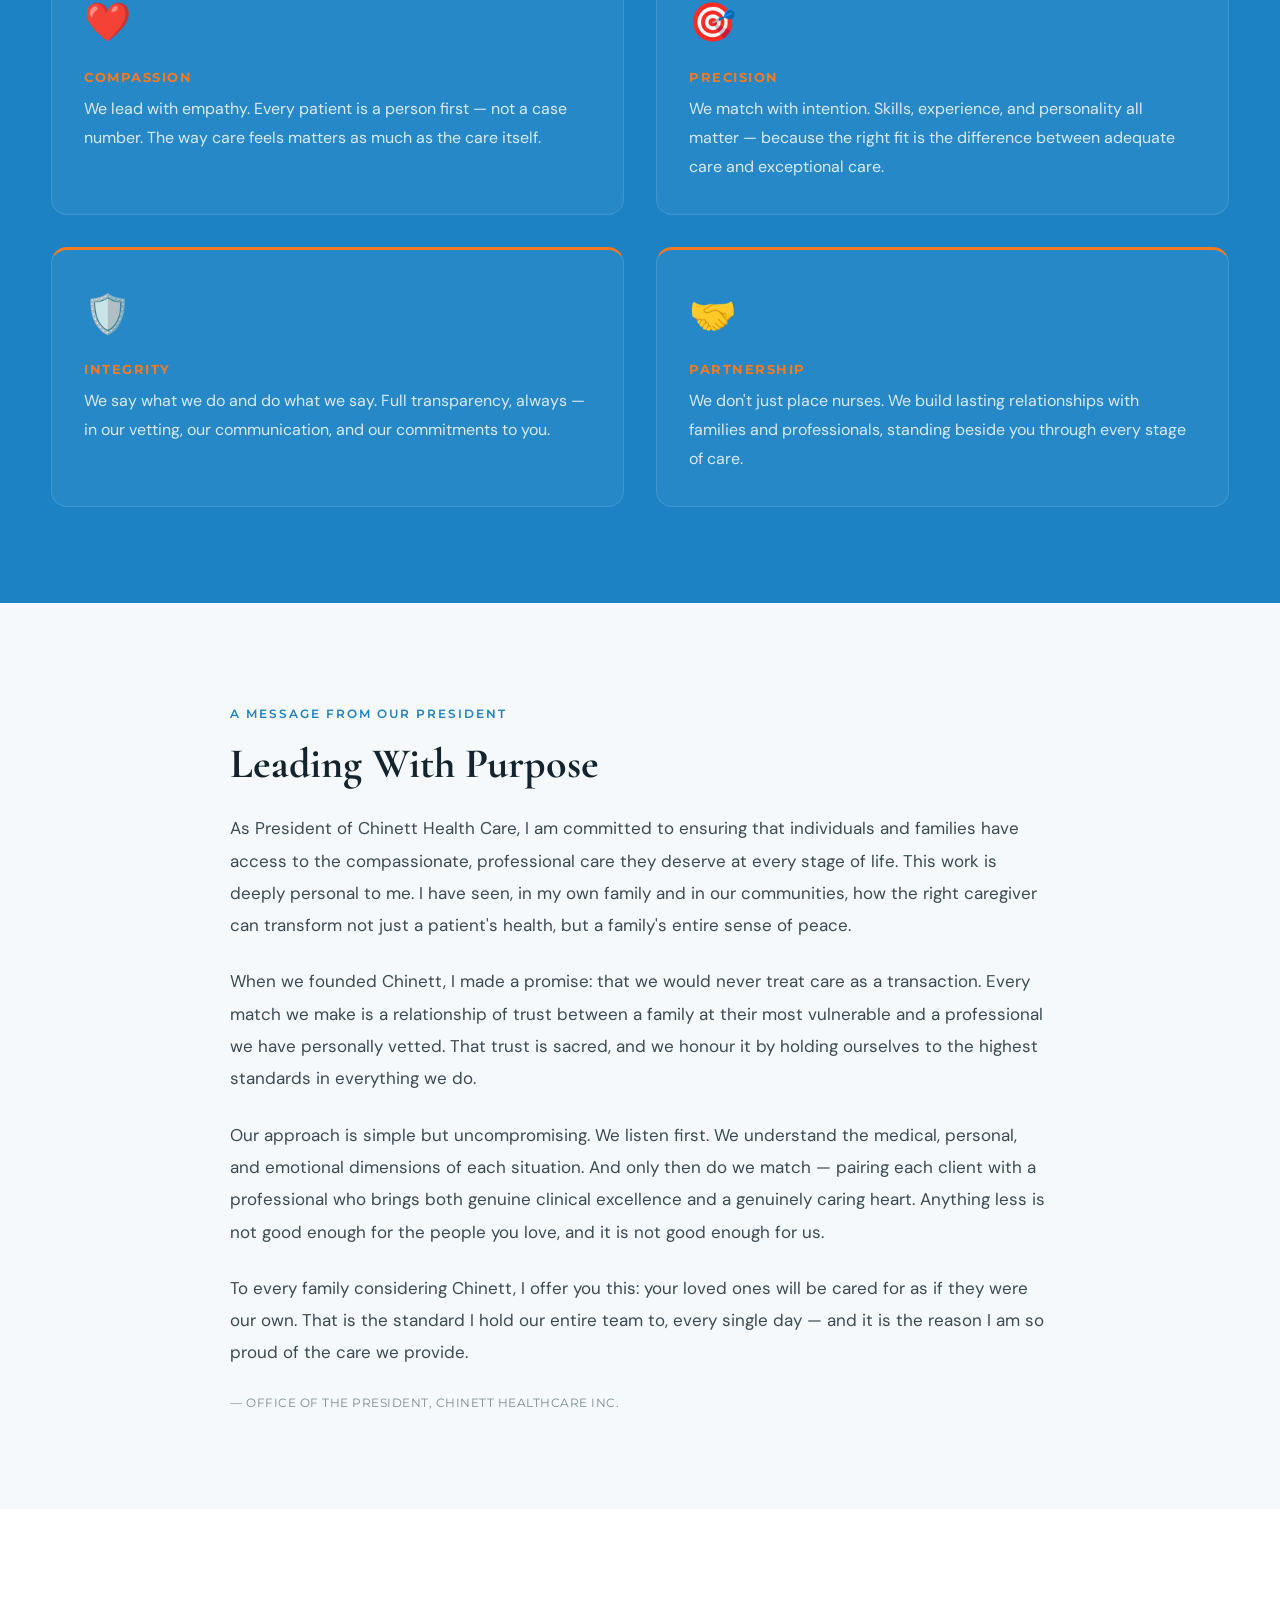
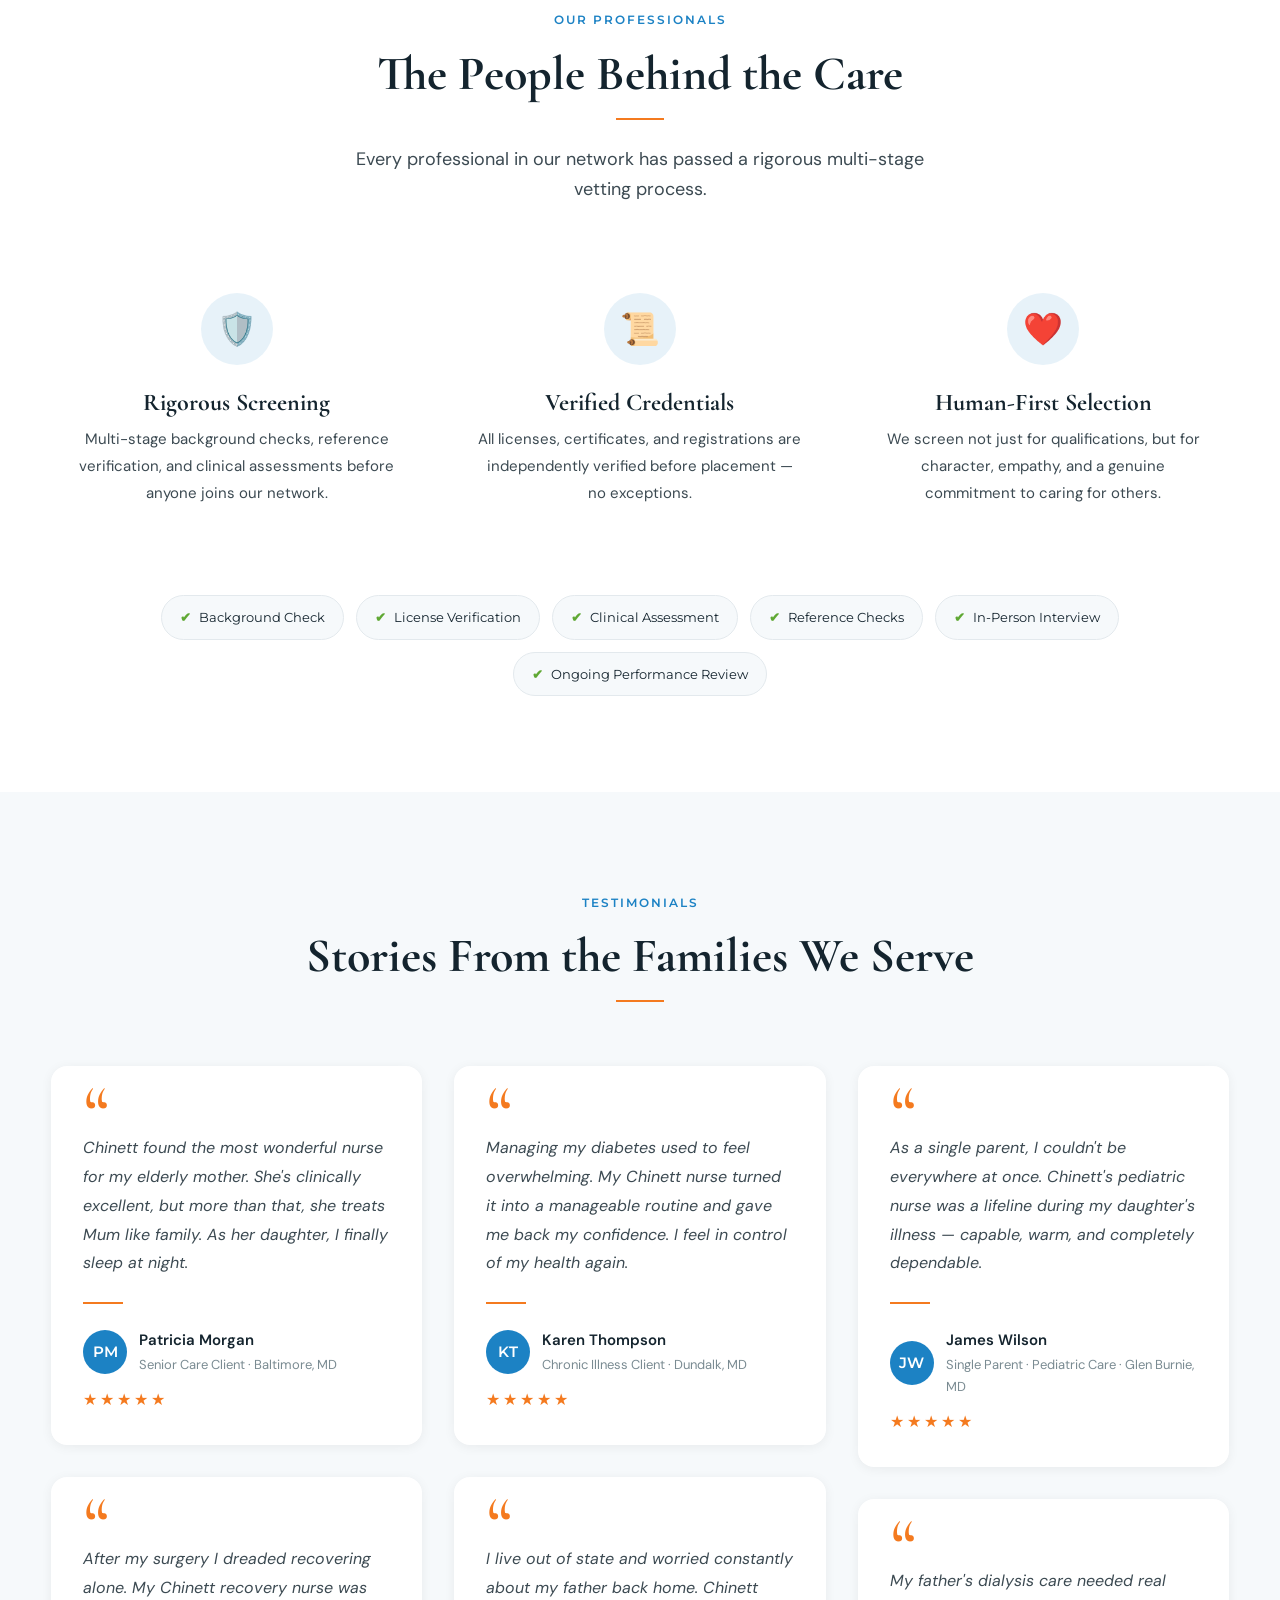
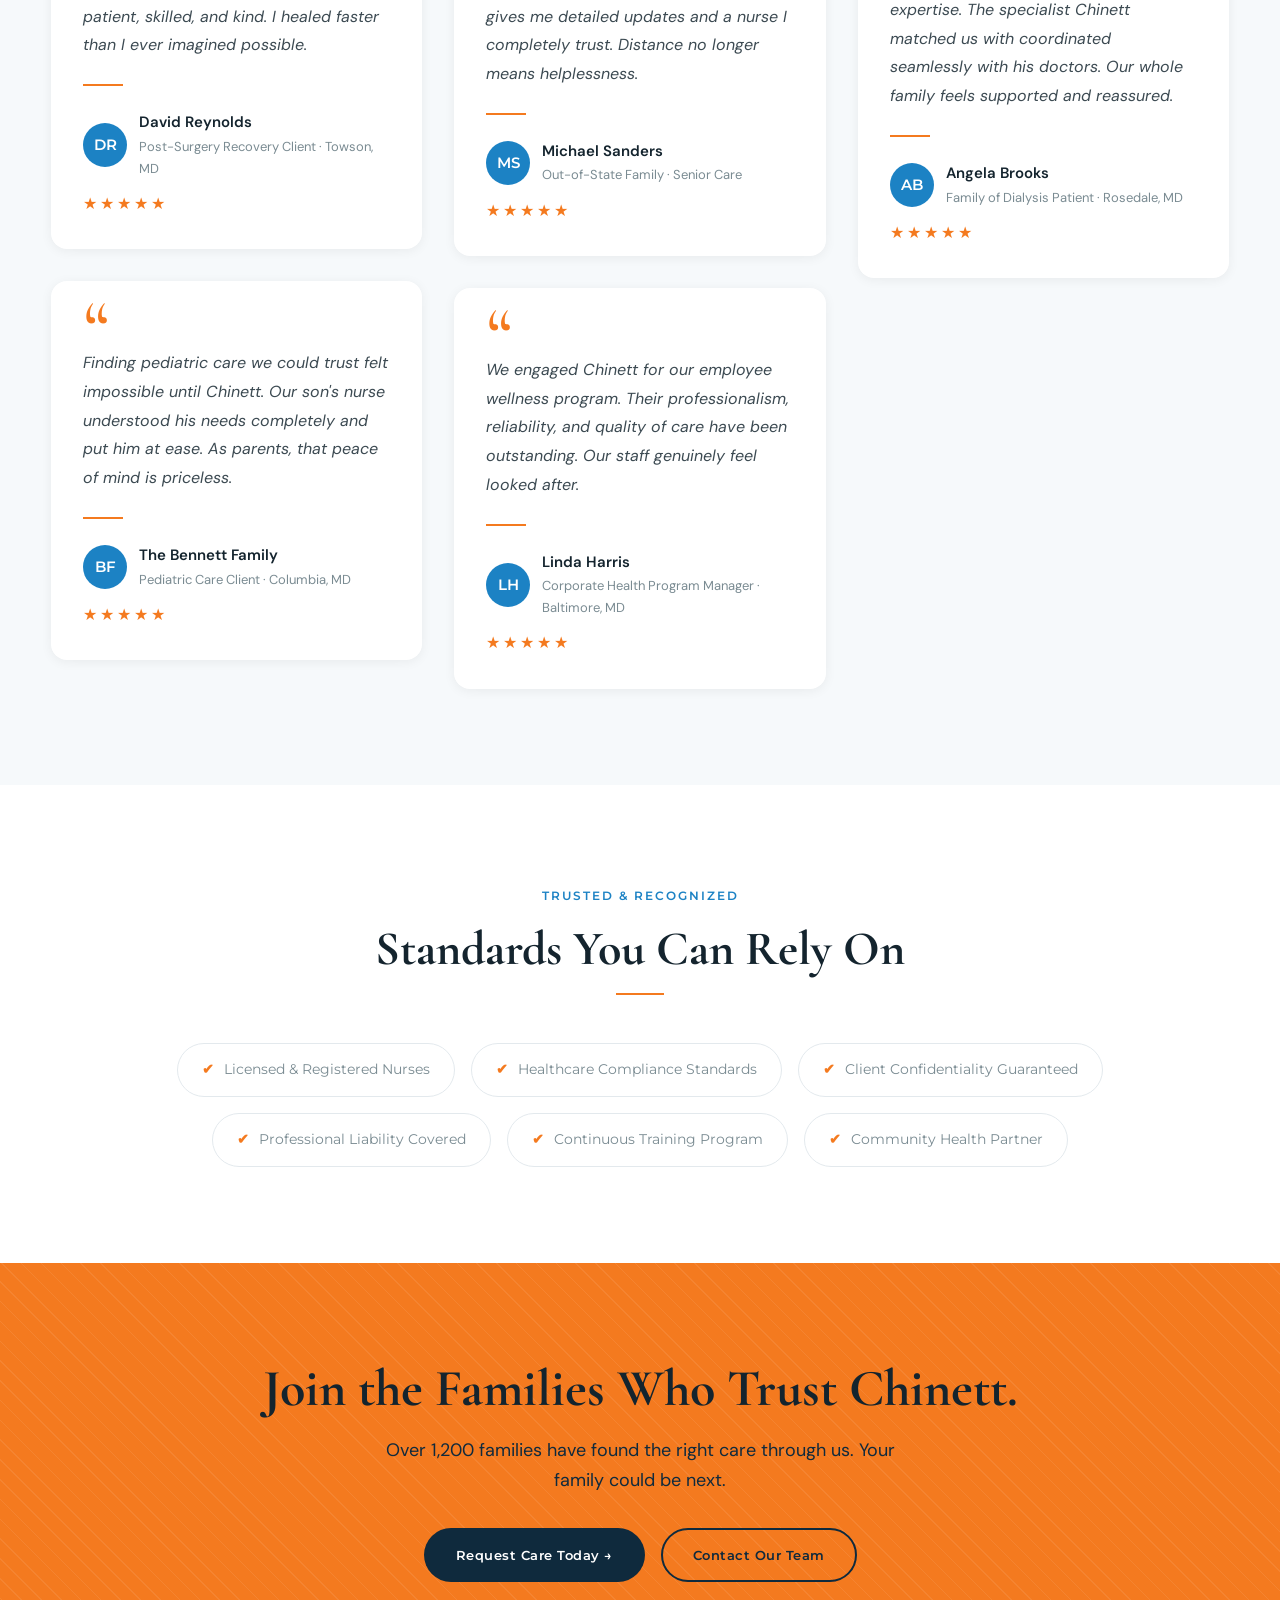
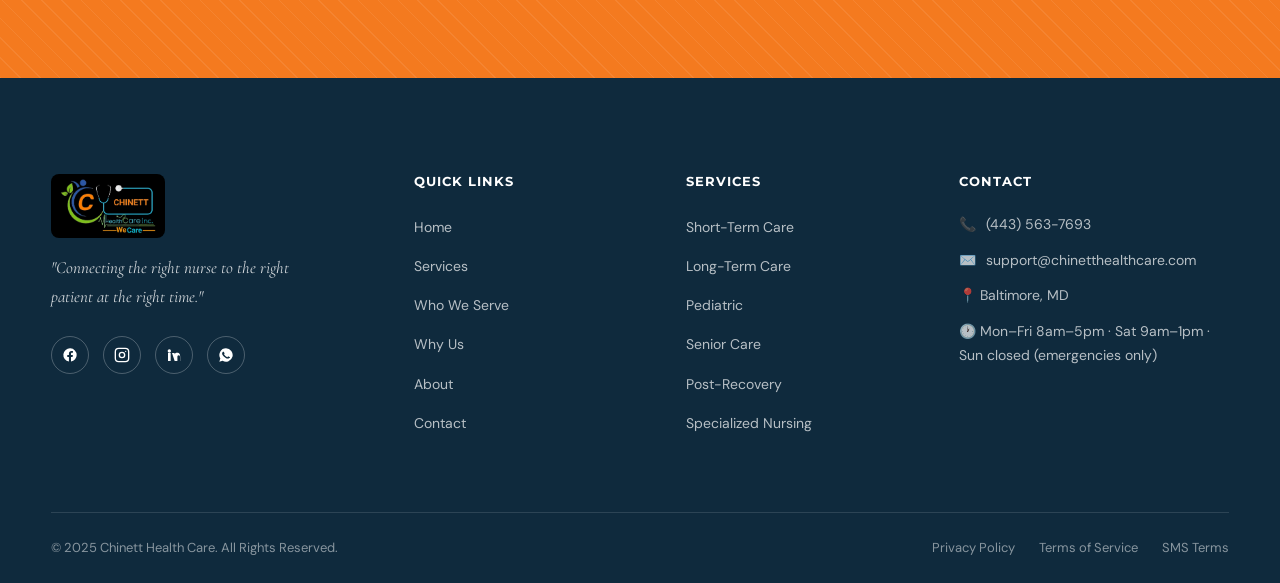
==== commit cdcd9fb9: "Harden A2P 10DLC compliance - Remove template-disclaimer boxes from Privacy and Terms (could read as" ====
--- a/about.html
+++ b/about.html
@@ -9,18 +9,18 @@
   <meta name="author" content="Chinett HealthCare Inc." />
   <meta name="robots" content="index, follow" />
   <meta name="theme-color" content="#0F2A3D" />
-  <link rel="canonical" href="https://zaddyjohn-cyber.github.io/chinett-health-care/about.html" />
+  <link rel="canonical" href="https://chinetthealthcare.com/about.html" />
   <link rel="manifest" href="site.webmanifest" />
   <meta property="og:type" content="website" />
   <meta property="og:site_name" content="Chinett HealthCare Inc." />
   <meta property="og:title" content="About — Chinett HealthCare Inc." />
   <meta property="og:description" content="Our mission, values, leadership, and rigorously vetted nurses serving Baltimore and Maryland." />
-  <meta property="og:url" content="https://zaddyjohn-cyber.github.io/chinett-health-care/about.html" />
-  <meta property="og:image" content="https://zaddyjohn-cyber.github.io/chinett-health-care/chinett-logo.jpeg" />
+  <meta property="og:url" content="https://chinetthealthcare.com/about.html" />
+  <meta property="og:image" content="https://chinetthealthcare.com/chinett-logo.jpeg" />
   <meta name="twitter:card" content="summary_large_image" />
   <meta name="twitter:title" content="About — Chinett HealthCare Inc." />
   <meta name="twitter:description" content="The people, values, and vision behind Chinett HealthCare Inc." />
-  <meta name="twitter:image" content="https://zaddyjohn-cyber.github.io/chinett-health-care/chinett-logo.jpeg" />
+  <meta name="twitter:image" content="https://chinetthealthcare.com/chinett-logo.jpeg" />
 
   <link rel="preconnect" href="https://fonts.googleapis.com" />
   <link rel="preconnect" href="https://fonts.gstatic.com" crossorigin />
@@ -331,12 +331,13 @@
         <div class="footer-bottom-links">
           <a href="privacy.html">Privacy Policy</a>
           <a href="terms.html">Terms of Service</a>
+          <a href="terms.html#sms">SMS Terms</a>
         </div>
       </div>
     </div>
   </footer>
 
   <script src="https://unpkg.com/aos@2.3.1/dist/aos.js"></script>
-  <script src="scripts.js?v=4"></script>
+  <script src="scripts.js?v=5"></script>
 </body>
 </html>
